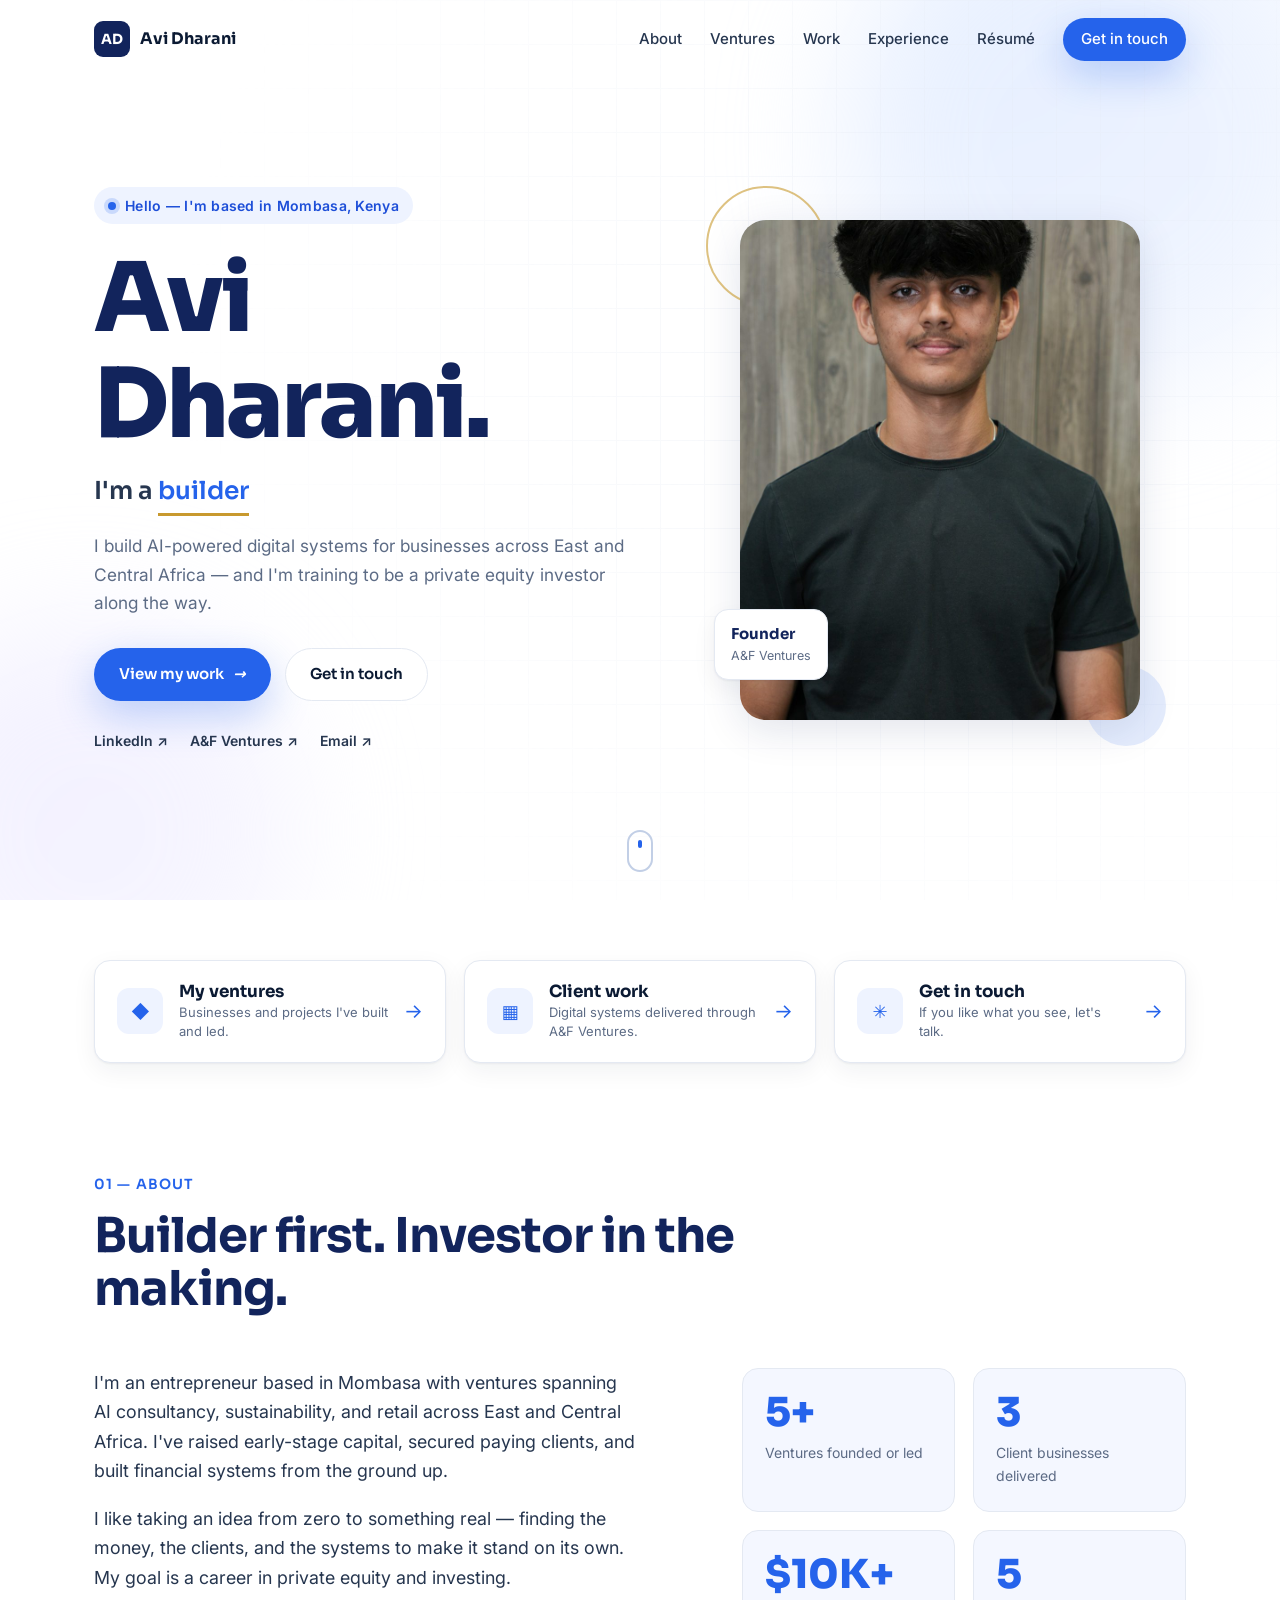
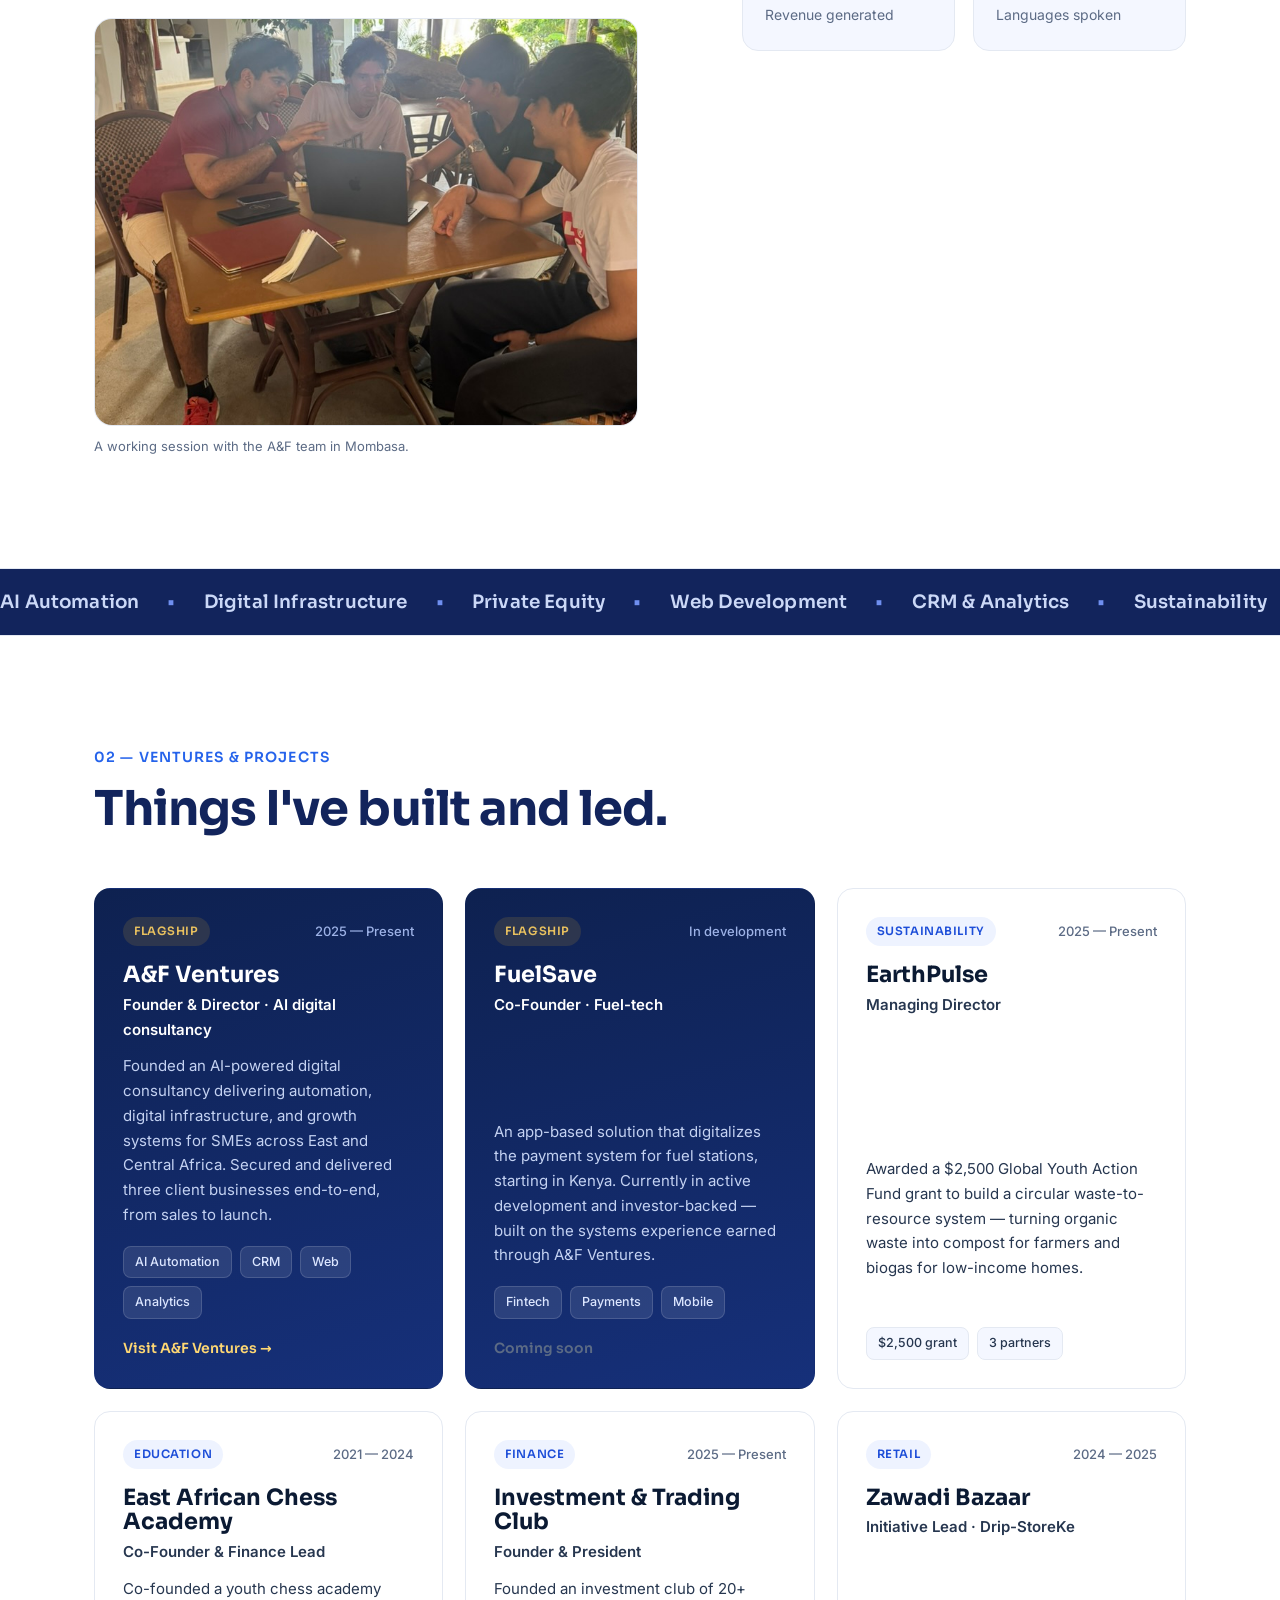
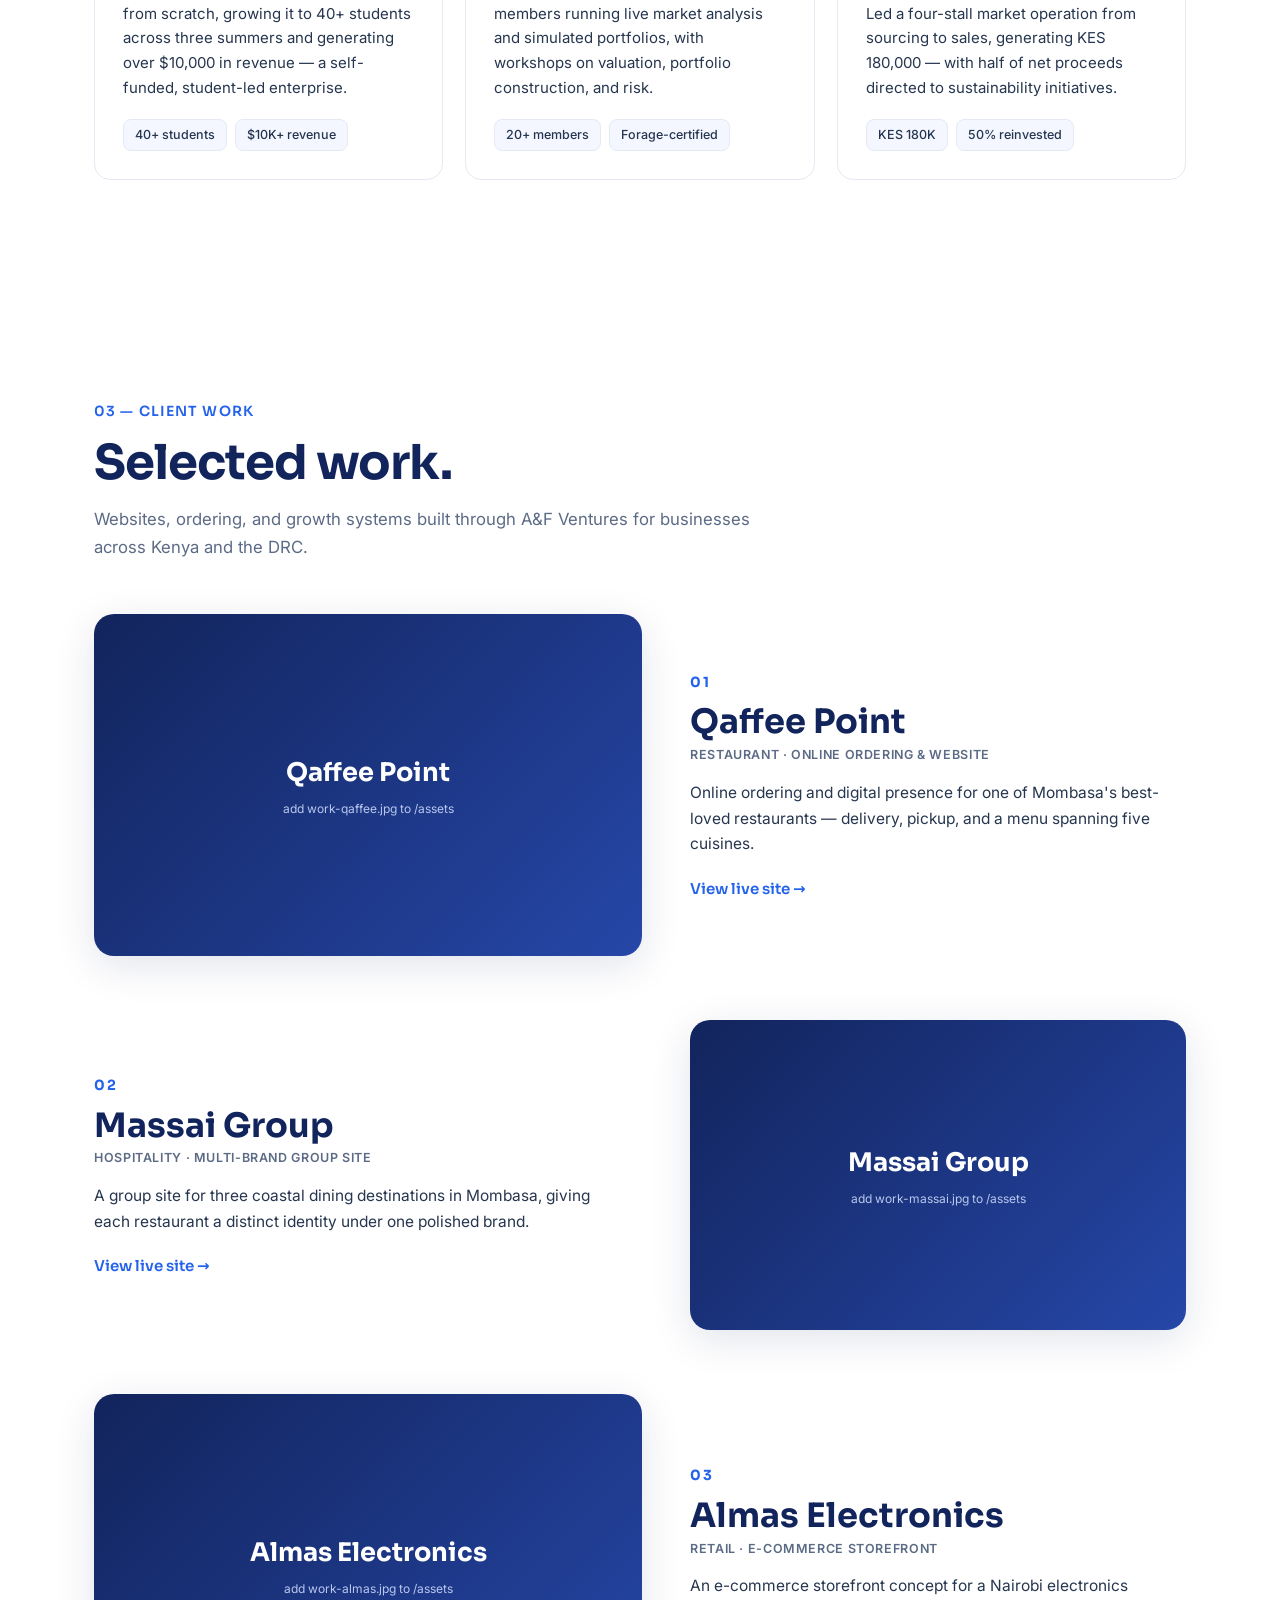
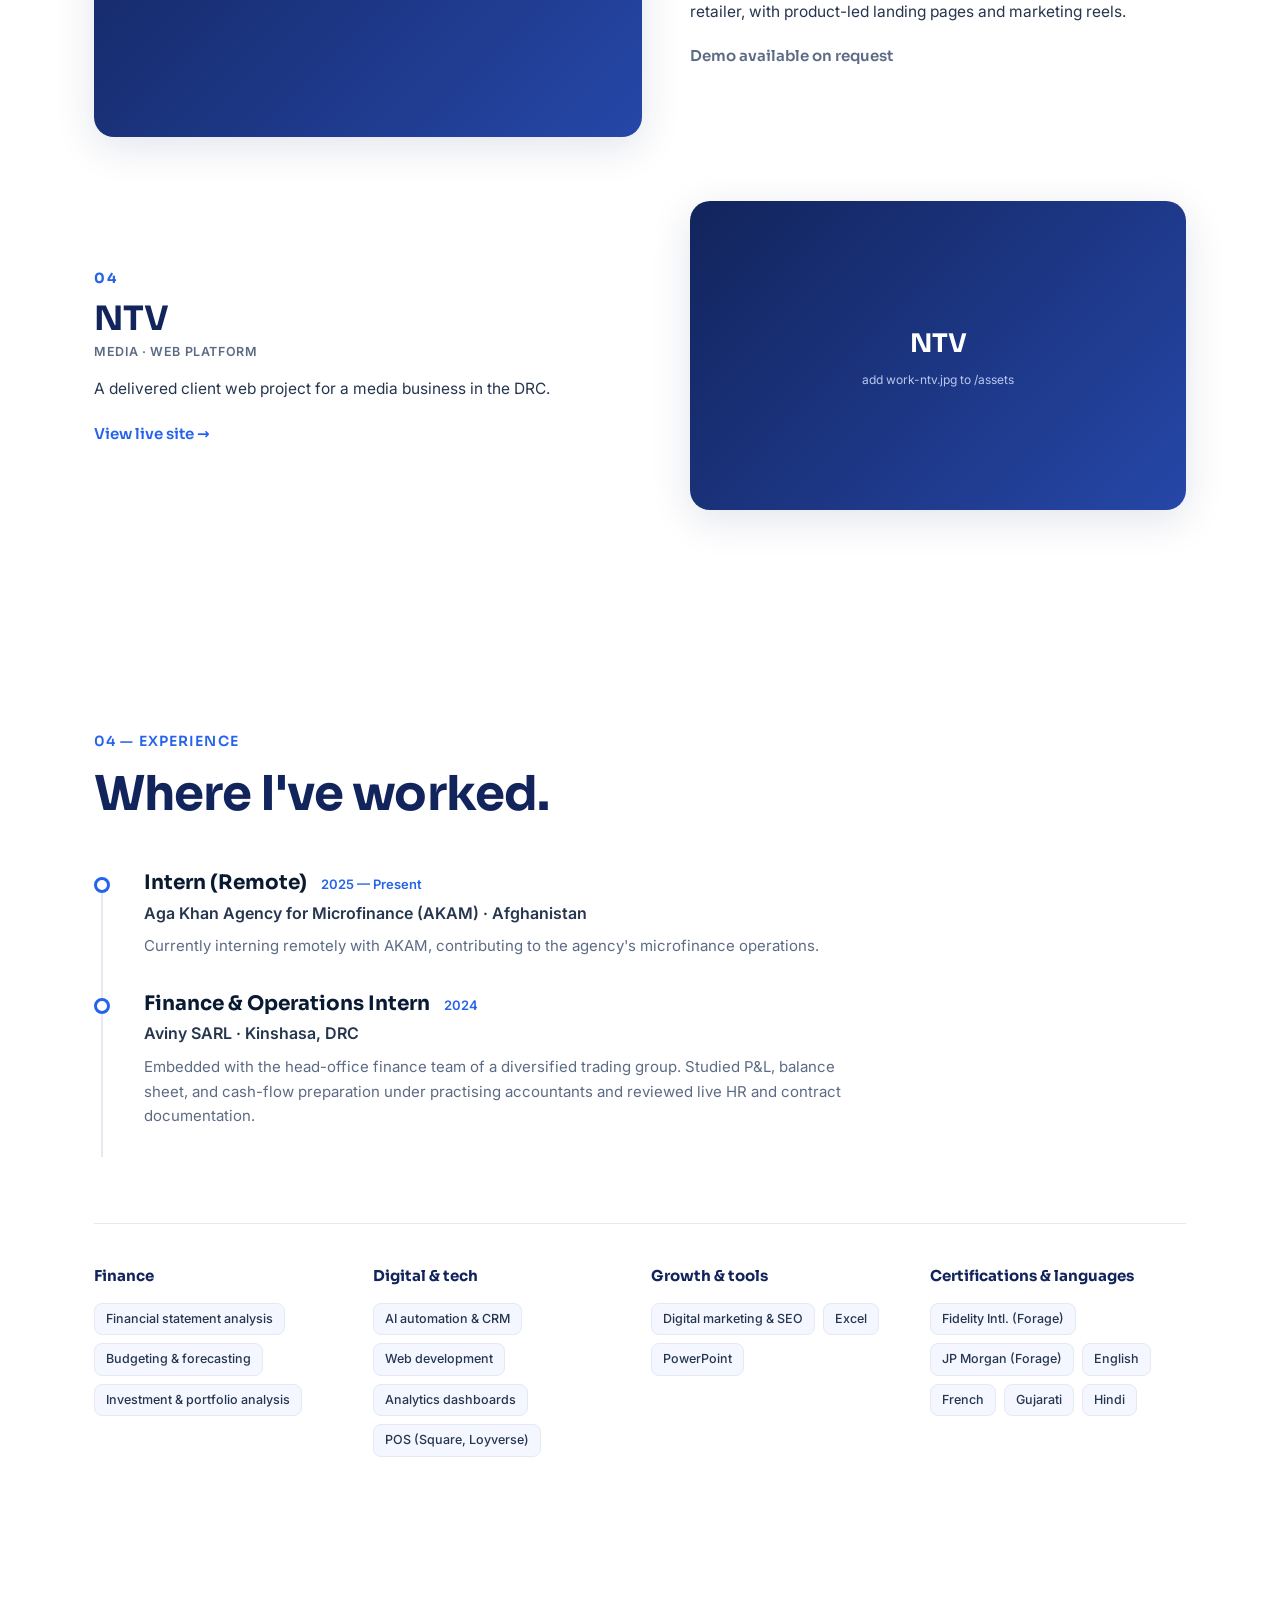
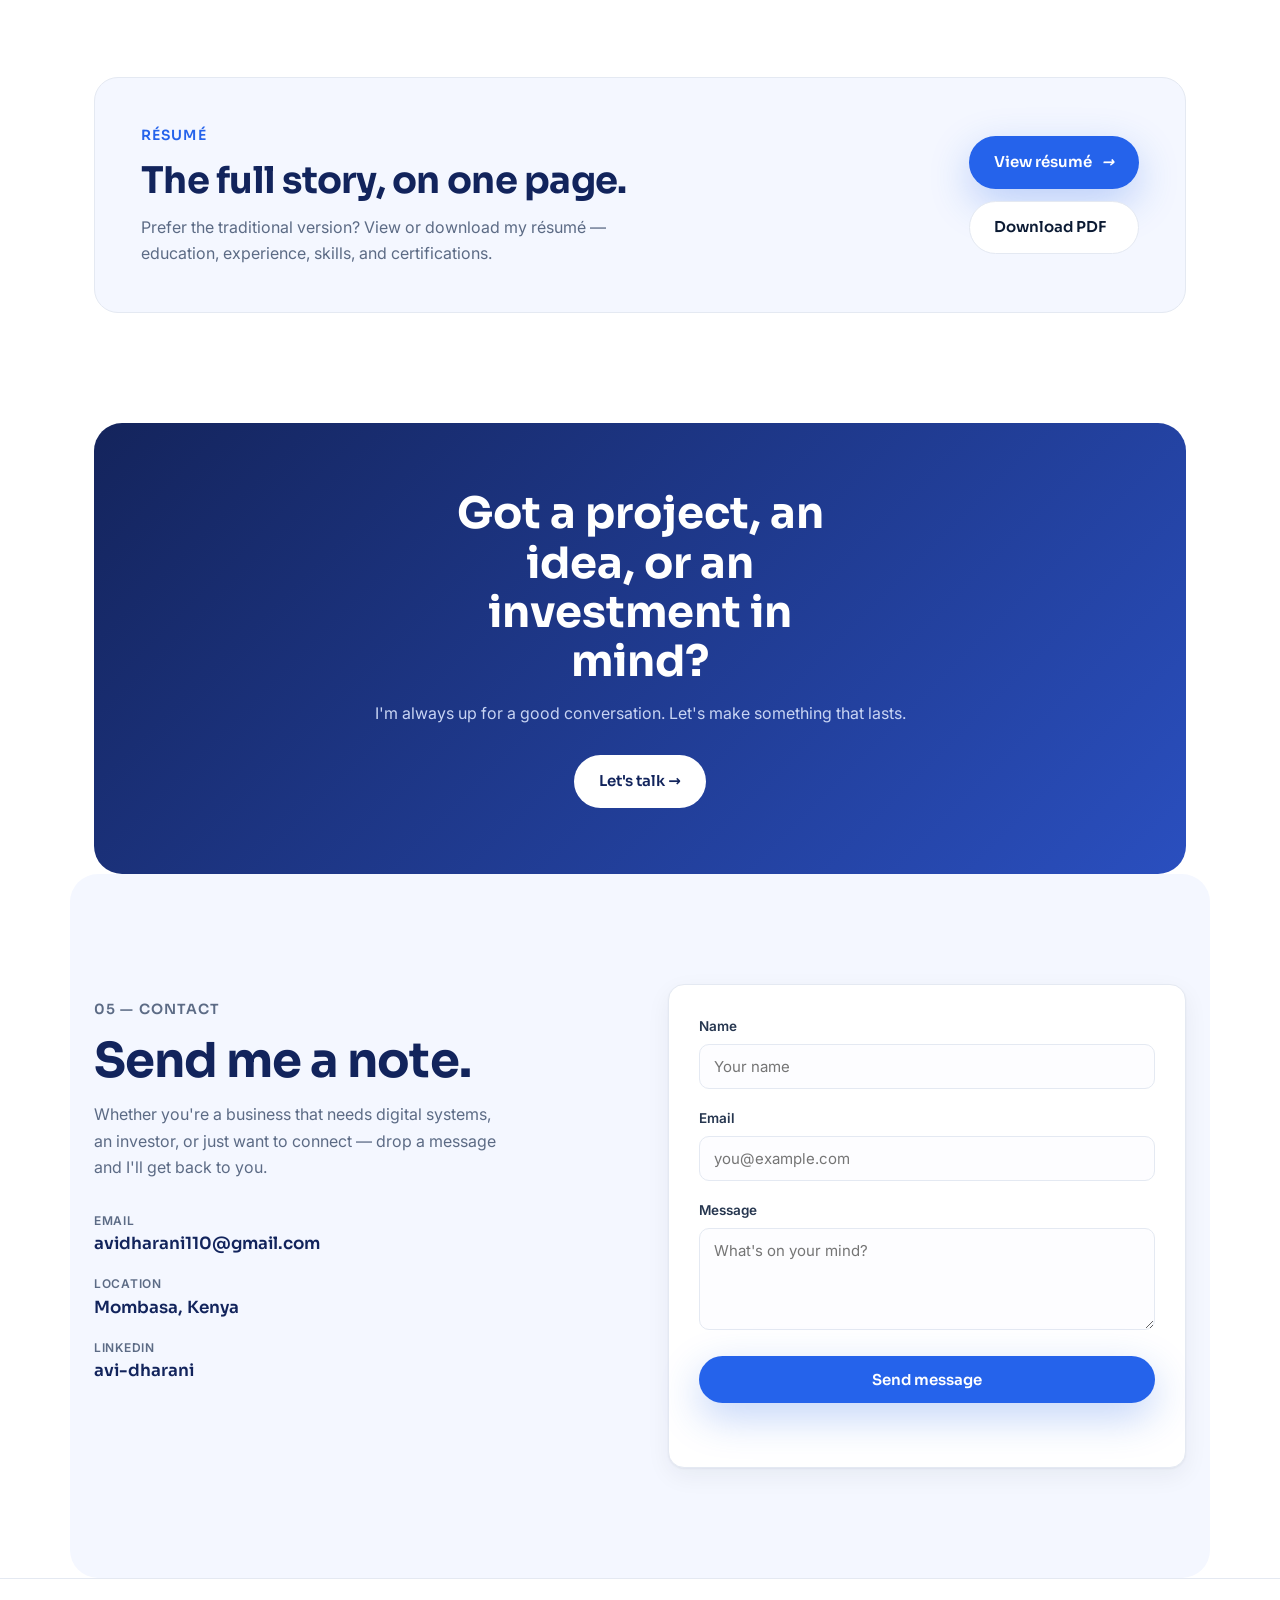
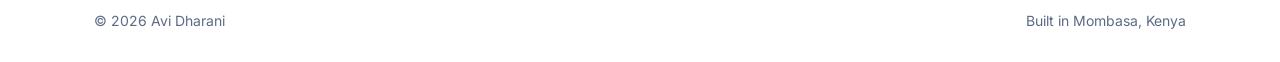
==== portfolio-site/index.html @ 3722c1a4 "Add files via upload" ====
<!DOCTYPE html>
<html lang="en">
<head>
<meta charset="UTF-8" />
<meta name="viewport" content="width=device-width, initial-scale=1.0" />
<title>Avi Dharani — Founder & Investor</title>
<meta name="description" content="Entrepreneur and aspiring private equity professional building AI-powered digital infrastructure across East and Central Africa. Founder of A&F Ventures." />
<meta property="og:title" content="Avi Dharani — Founder & Investor" />
<meta property="og:description" content="Founder of A&F Ventures. Building AI-powered digital systems for businesses across East and Central Africa." />
<meta property="og:type" content="website" />
<meta name="theme-color" content="#2563eb" />
<link rel="preconnect" href="https://fonts.googleapis.com" />
<link rel="preconnect" href="https://fonts.gstatic.com" crossorigin />
<link href="https://fonts.googleapis.com/css2?family=Sora:wght@400;500;600;700;800&family=Inter:wght@400;500;600&display=swap" rel="stylesheet" />
<link rel="stylesheet" href="css/styles.css" />
</head>
<body>

<div class="progress" id="progress"></div>

<header class="nav" id="nav">
  <div class="nav-inner">
    <a href="#top" class="brand" id="brand">
      <img class="brand-logo" id="brandLogo" src="assets/logo.png" alt="Avi Dharani" />
      <span class="brand-mark">AD</span>
      <span class="brand-name">Avi Dharani</span>
    </a>
    <nav class="nav-links" id="navLinks">
      <a href="#about">About</a>
      <a href="#ventures">Ventures</a>
      <a href="#work">Work</a>
      <a href="#experience">Experience</a>
      <a href="#resume">Résumé</a>
      <a href="#contact" class="nav-cta">Get in touch</a>
    </nav>
    <button class="nav-toggle" id="navToggle" aria-label="Toggle menu"><span></span><span></span><span></span></button>
  </div>
</header>

<main id="top">

  <section class="hero" id="hero">
    <div class="hero-bg" aria-hidden="true">
      <span class="blob blob-a"></span>
      <span class="blob blob-b"></span>
      <span class="grid-fade"></span>
    </div>
    <div class="hero-inner">
      <div class="hero-copy">
        <p class="eyebrow reveal"><span class="dot"></span> Hello — I'm based in Mombasa, Kenya</p>
        <h1 class="hero-title">
          <span class="line"><span>Avi</span></span>
          <span class="line"><span>Dharani.</span></span>
        </h1>
        <p class="hero-role reveal">I'm a <span class="rotator" id="rotator">founder</span></p>
        <p class="hero-tagline reveal">I build AI-powered digital systems for businesses across East and Central Africa — and I'm training to be a private equity investor along the way.</p>
        <div class="hero-actions reveal">
          <a href="#ventures" class="btn btn-primary">View my work <i class="arr">&rarr;</i></a>
          <a href="#contact" class="btn btn-ghost">Get in touch</a>
        </div>
        <ul class="hero-social reveal">
          <li><a href="https://www.linkedin.com/in/avi-dharani-b0a837292/" target="_blank" rel="noopener">LinkedIn &nearr;</a></li>
          <li><a href="https://digital-growth-partner-azure.vercel.app/" target="_blank" rel="noopener">A&amp;F Ventures &nearr;</a></li>
          <li><a href="mailto:avidharani110@gmail.com">Email &nearr;</a></li>
        </ul>
      </div>
      <div class="hero-photo">
        <div class="photo-frame">
          <span class="ring ring-1"></span>
          <span class="ring ring-2"></span>
          <img class="asset headshot" src="assets/headshot.jpg" alt="Avi Dharani" />
          <div class="photo-placeholder">
            <span class="ph-mono">AD</span>
            <span class="ph-hint">Drop <code>headshot.jpg</code> into <code>/assets</code></span>
          </div>
          <div class="photo-badge">
            <span class="pb-label">Founder</span>
            <span class="pb-sub">A&amp;F Ventures</span>
          </div>
        </div>
      </div>
    </div>
    <a href="#about" class="scroll-cue" aria-label="Scroll down"><span></span></a>
  </section>

  <section class="quicktiles" aria-label="Quick links">
    <a class="qtile reveal" href="#ventures">
      <span class="qt-ico">◆</span>
      <div><h3>My ventures</h3><p>Businesses and projects I've built and led.</p></div>
      <span class="qt-arr">&rarr;</span>
    </a>
    <a class="qtile reveal" href="#work">
      <span class="qt-ico">▦</span>
      <div><h3>Client work</h3><p>Digital systems delivered through A&amp;F Ventures.</p></div>
      <span class="qt-arr">&rarr;</span>
    </a>
    <a class="qtile reveal" href="#contact">
      <span class="qt-ico">✳</span>
      <div><h3>Get in touch</h3><p>If you like what you see, let's talk.</p></div>
      <span class="qt-arr">&rarr;</span>
    </a>
  </section>

  <section class="section about" id="about">
    <div class="section-head">
      <p class="section-kicker reveal">01 — About</p>
      <h2 class="section-title reveal">Builder first. Investor in the making.</h2>
    </div>
    <div class="about-grid">
      <div class="about-lead reveal">
        <p>I'm an entrepreneur based in Mombasa with ventures spanning AI consultancy, sustainability, and retail across East and Central Africa. I've raised early-stage capital, secured paying clients, and built financial systems from the ground up.</p>
        <p>I like taking an idea from zero to something real — finding the money, the clients, and the systems to make it stand on its own. My goal is a career in private equity and investing.</p>
        <figure class="about-figure">
          <div class="about-media">
            <img class="asset" src="assets/about.jpg" alt="Avi with the A&F team" />
            <div class="about-ph"><span>Add about.jpg</span><small>a candid / team photo</small></div>
          </div>
          <figcaption>A working session with the A&amp;F team in Mombasa.</figcaption>
        </figure>
      </div>
      <ul class="stats">
        <li class="stat reveal"><span class="stat-num" data-count="5" data-suffix="+">0</span><span class="stat-label">Ventures founded or led</span></li>
        <li class="stat reveal"><span class="stat-num" data-count="3">0</span><span class="stat-label">Client businesses delivered</span></li>
        <li class="stat reveal"><span class="stat-num" data-prefix="$" data-count="10" data-suffix="K+">0</span><span class="stat-label">Revenue generated</span></li>
        <li class="stat reveal"><span class="stat-num" data-count="5">0</span><span class="stat-label">Languages spoken</span></li>
      </ul>
    </div>
  </section>

  <div class="marquee" aria-hidden="true">
    <div class="marquee-track">
      <span>AI Automation</span><span>&bull;</span><span>Digital Infrastructure</span><span>&bull;</span><span>Private Equity</span><span>&bull;</span><span>Web Development</span><span>&bull;</span><span>CRM &amp; Analytics</span><span>&bull;</span><span>Sustainability</span><span>&bull;</span>
      <span>AI Automation</span><span>&bull;</span><span>Digital Infrastructure</span><span>&bull;</span><span>Private Equity</span><span>&bull;</span><span>Web Development</span><span>&bull;</span><span>CRM &amp; Analytics</span><span>&bull;</span><span>Sustainability</span><span>&bull;</span>
    </div>
  </div>

  <section class="section ventures" id="ventures">
    <div class="section-head">
      <p class="section-kicker reveal">02 — Ventures &amp; Projects</p>
      <h2 class="section-title reveal">Things I've built and led.</h2>
    </div>
    <div class="ventures-grid">

      <article class="vcard flagship reveal">
        <div class="vcard-top">
          <span class="tag tag-gold">Flagship</span>
          <span class="vcard-year">2025 — Present</span>
        </div>
        <h3>A&amp;F Ventures</h3>
        <p class="vcard-role">Founder &amp; Director · AI digital consultancy</p>
        <p>Founded an AI-powered digital consultancy delivering automation, digital infrastructure, and growth systems for SMEs across East and Central Africa. Secured and delivered three client businesses end-to-end, from sales to launch.</p>
        <ul class="chips"><li>AI Automation</li><li>CRM</li><li>Web</li><li>Analytics</li></ul>
        <a class="vlink" href="https://digital-growth-partner-azure.vercel.app/" target="_blank" rel="noopener">Visit A&amp;F Ventures &rarr;</a>
      </article>

      <article class="vcard flagship reveal">
        <div class="vcard-top">
          <span class="tag tag-gold">Flagship</span>
          <span class="vcard-year">In development</span>
        </div>
        <h3>FuelSave</h3>
        <p class="vcard-role">Co-Founder · Fuel-tech</p>
        <p>An app-based solution that digitalizes the payment system for fuel stations, starting in Kenya. Currently in active development and investor-backed — built on the systems experience earned through A&amp;F Ventures.</p>
        <ul class="chips"><li>Fintech</li><li>Payments</li><li>Mobile</li></ul>
        <span class="vlink vlink-muted">Coming soon</span>
      </article>

      <article class="vcard reveal">
        <div class="vcard-top">
          <span class="tag">Sustainability</span>
          <span class="vcard-year">2025 — Present</span>
        </div>
        <h3>EarthPulse</h3>
        <p class="vcard-role">Managing Director</p>
        <p>Awarded a $2,500 Global Youth Action Fund grant to build a circular waste-to-resource system — turning organic waste into compost for farmers and biogas for low-income homes.</p>
        <ul class="chips"><li>$2,500 grant</li><li>3 partners</li></ul>
      </article>

      <article class="vcard reveal">
        <div class="vcard-top">
          <span class="tag">Education</span>
          <span class="vcard-year">2021 — 2024</span>
        </div>
        <h3>East African Chess Academy</h3>
        <p class="vcard-role">Co-Founder &amp; Finance Lead</p>
        <p>Co-founded a youth chess academy from scratch, growing it to 40+ students across three summers and generating over $10,000 in revenue — a self-funded, student-led enterprise.</p>
        <ul class="chips"><li>40+ students</li><li>$10K+ revenue</li></ul>
      </article>

      <article class="vcard reveal">
        <div class="vcard-top">
          <span class="tag">Finance</span>
          <span class="vcard-year">2025 — Present</span>
        </div>
        <h3>Investment &amp; Trading Club</h3>
        <p class="vcard-role">Founder &amp; President</p>
        <p>Founded an investment club of 20+ members running live market analysis and simulated portfolios, with workshops on valuation, portfolio construction, and risk.</p>
        <ul class="chips"><li>20+ members</li><li>Forage-certified</li></ul>
      </article>

      <article class="vcard reveal">
        <div class="vcard-top">
          <span class="tag">Retail</span>
          <span class="vcard-year">2024 — 2025</span>
        </div>
        <h3>Zawadi Bazaar</h3>
        <p class="vcard-role">Initiative Lead · Drip-StoreKe</p>
        <p>Led a four-stall market operation from sourcing to sales, generating KES 180,000 — with half of net proceeds directed to sustainability initiatives.</p>
        <ul class="chips"><li>KES 180K</li><li>50% reinvested</li></ul>
      </article>

    </div>
  </section>

  <section class="section work" id="work">
    <div class="section-head">
      <p class="section-kicker reveal">03 — Client Work</p>
      <h2 class="section-title reveal">Selected work.</h2>
      <p class="section-sub reveal">Websites, ordering, and growth systems built through A&amp;F Ventures for businesses across Kenya and the DRC.</p>
    </div>
    <div class="worklist">

      <article class="workrow reveal" data-video="assets/qaffee.mp4">
        <div class="wmedia">
          <img class="asset" src="assets/work-qaffee.jpg" alt="Qaffee Point" />
          <div class="wmedia-ph"><span>Qaffee Point</span><small>add work-qaffee.jpg to /assets</small></div>
          <button class="play" aria-label="Play demo"><i>&#9658;</i></button>
        </div>
        <div class="wtext">
          <span class="wnum">01</span>
          <h3>Qaffee Point</h3>
          <p class="wcat">Restaurant · Online ordering &amp; website</p>
          <p>Online ordering and digital presence for one of Mombasa's best-loved restaurants — delivery, pickup, and a menu spanning five cuisines.</p>
          <a class="wlink" href="https://qaffeepoint.co.ke/" target="_blank" rel="noopener">View live site &rarr;</a>
        </div>
      </article>

      <article class="workrow reveal" data-video="assets/massai.mp4">
        <div class="wmedia">
          <img class="asset" src="assets/work-massai.jpg" alt="Massai Group" />
          <div class="wmedia-ph"><span>Massai Group</span><small>add work-massai.jpg to /assets</small></div>
          <button class="play" aria-label="Play demo"><i>&#9658;</i></button>
        </div>
        <div class="wtext">
          <span class="wnum">02</span>
          <h3>Massai Group</h3>
          <p class="wcat">Hospitality · Multi-brand group site</p>
          <p>A group site for three coastal dining destinations in Mombasa, giving each restaurant a distinct identity under one polished brand.</p>
          <a class="wlink" href="https://massai-group.vercel.app/" target="_blank" rel="noopener">View live site &rarr;</a>
        </div>
      </article>

      <article class="workrow reveal" data-video="assets/almas.mp4">
        <div class="wmedia">
          <img class="asset" src="assets/work-almas.jpg" alt="Almas Electronics" />
          <div class="wmedia-ph"><span>Almas Electronics</span><small>add work-almas.jpg to /assets</small></div>
          <button class="play" aria-label="Play demo"><i>&#9658;</i></button>
        </div>
        <div class="wtext">
          <span class="wnum">03</span>
          <h3>Almas Electronics</h3>
          <p class="wcat">Retail · E-commerce storefront</p>
          <p>An e-commerce storefront concept for a Nairobi electronics retailer, with product-led landing pages and marketing reels.</p>
          <span class="wlink wlink-muted">Demo available on request</span>
        </div>
      </article>

      <article class="workrow reveal">
        <div class="wmedia">
          <img class="asset" src="assets/work-ntv.jpg" alt="NTV" />
          <div class="wmedia-ph"><span>NTV</span><small>add work-ntv.jpg to /assets</small></div>
        </div>
        <div class="wtext">
          <span class="wnum">04</span>
          <h3>NTV</h3>
          <p class="wcat">Media · Web platform</p>
          <p>A delivered client web project for a media business in the DRC.</p>
          <a class="wlink" href="https://ntvonline.replit.app/" target="_blank" rel="noopener">View live site &rarr;</a>
        </div>
      </article>

    </div>
  </section>

  <section class="section experience" id="experience">
    <div class="section-head">
      <p class="section-kicker reveal">04 — Experience</p>
      <h2 class="section-title reveal">Where I've worked.</h2>
    </div>
    <ol class="timeline">
      <li class="tline reveal">
        <span class="tline-dot"></span>
        <div class="tline-head"><h3>Intern (Remote)</h3><span class="tline-year">2025 — Present</span></div>
        <p class="tline-org">Aga Khan Agency for Microfinance (AKAM) · Afghanistan</p>
        <p>Currently interning remotely with AKAM, contributing to the agency's microfinance operations.</p>
      </li>
      <li class="tline reveal">
        <span class="tline-dot"></span>
        <div class="tline-head"><h3>Finance &amp; Operations Intern</h3><span class="tline-year">2024</span></div>
        <p class="tline-org">Aviny SARL · Kinshasa, DRC</p>
        <p>Embedded with the head-office finance team of a diversified trading group. Studied P&amp;L, balance sheet, and cash-flow preparation under practising accountants and reviewed live HR and contract documentation.</p>
      </li>
    </ol>

    <div class="skills-wrap">
      <div class="skillcol reveal">
        <h4>Finance</h4>
        <ul class="chips"><li>Financial statement analysis</li><li>Budgeting &amp; forecasting</li><li>Investment &amp; portfolio analysis</li></ul>
      </div>
      <div class="skillcol reveal">
        <h4>Digital &amp; tech</h4>
        <ul class="chips"><li>AI automation &amp; CRM</li><li>Web development</li><li>Analytics dashboards</li><li>POS (Square, Loyverse)</li></ul>
      </div>
      <div class="skillcol reveal">
        <h4>Growth &amp; tools</h4>
        <ul class="chips"><li>Digital marketing &amp; SEO</li><li>Excel</li><li>PowerPoint</li></ul>
      </div>
      <div class="skillcol reveal">
        <h4>Certifications &amp; languages</h4>
        <ul class="chips"><li>Fidelity Intl. (Forage)</li><li>JP Morgan (Forage)</li><li>English</li><li>French</li><li>Gujarati</li><li>Hindi</li></ul>
      </div>
    </div>
  </section>

  <section class="section resume" id="resume">
    <div class="resume-card reveal">
      <div class="resume-copy">
        <p class="section-kicker">Résumé</p>
        <h2 class="section-title">The full story, on one page.</h2>
        <p>Prefer the traditional version? View or download my résumé — education, experience, skills, and certifications.</p>
      </div>
      <div class="resume-actions">
        <a class="btn btn-primary" href="assets/resume.pdf" target="_blank" rel="noopener">View résumé <i class="arr">&rarr;</i></a>
        <a class="btn btn-ghost" href="assets/resume.pdf" download="Avi_Dharani_Resume.pdf">Download PDF</a>
      </div>
    </div>
  </section>

  <section class="cta-banner reveal">
    <div class="cta-inner">
      <h2>Got a project, an idea, or an investment in mind?</h2>
      <p>I'm always up for a good conversation. Let's make something that lasts.</p>
      <a href="#contact" class="btn btn-light">Let's talk &rarr;</a>
    </div>
  </section>

  <section class="section contact" id="contact">
    <div class="contact-inner">
      <div class="contact-copy reveal">
        <p class="section-kicker">05 — Contact</p>
        <h2 class="section-title">Send me a note.</h2>
        <p>Whether you're a business that needs digital systems, an investor, or just want to connect — drop a message and I'll get back to you.</p>
        <ul class="contact-links">
          <li><span>Email</span><a href="mailto:avidharani110@gmail.com">avidharani110@gmail.com</a></li>
          <li><span>Location</span><a>Mombasa, Kenya</a></li>
          <li><span>LinkedIn</span><a href="https://www.linkedin.com/in/avi-dharani-b0a837292/" target="_blank" rel="noopener">avi-dharani</a></li>
        </ul>
      </div>
      <form class="contact-form reveal" id="contactForm" novalidate>
        <div class="field">
          <label for="name">Name</label>
          <input type="text" id="name" name="name" placeholder="Your name" required />
        </div>
        <div class="field">
          <label for="email">Email</label>
          <input type="email" id="email" name="email" placeholder="you@example.com" required />
        </div>
        <div class="field">
          <label for="message">Message</label>
          <textarea id="message" name="message" rows="4" placeholder="What's on your mind?" required></textarea>
        </div>
        <button type="submit" class="btn btn-primary btn-block" id="submitBtn">Send message</button>
        <p class="form-note" id="formNote" role="status"></p>
      </form>
    </div>
  </section>

</main>

<footer class="footer">
  <div class="footer-inner">
    <span>&copy; <span id="year"></span> Avi Dharani</span>
    <span class="footer-made">Built in Mombasa, Kenya</span>
  </div>
</footer>

<div class="vmodal" id="vmodal">
  <button class="vmodal-close" id="vmodalClose" aria-label="Close">&times;</button>
  <video id="vmodalVideo" controls playsinline></video>
</div>

<script src="https://cdnjs.cloudflare.com/ajax/libs/gsap/3.12.5/gsap.min.js"></script>
<script src="https://cdnjs.cloudflare.com/ajax/libs/gsap/3.12.5/ScrollTrigger.min.js"></script>
<script src="https://cdnjs.cloudflare.com/ajax/libs/lenis/1.1.13/lenis.min.js"></script>
<script src="js/main.js"></script>
</body>
</html>
---- portfolio-site/css/styles.css ----
:root{
  --bg:#ffffff;
  --bg-soft:#f4f7ff;
  --bg-tint:#eef3ff;
  --ink:#0b1a33;
  --ink-soft:#26364f;
  --muted:#5c6b85;
  --line:#e4e9f2;
  --blue:#2563eb;
  --blue-dark:#1d4ed8;
  --blue-deep:#12245c;
  --indigo:#4f46e5;
  --gold:#c8992e;
  --gold-soft:#f6edd6;
  --radius:16px;
  --radius-sm:10px;
  --shadow-sm:0 1px 2px rgba(11,26,51,.05), 0 8px 24px rgba(11,26,51,.06);
  --shadow-md:0 10px 40px rgba(20,36,92,.12);
  --shadow-blue:0 14px 40px rgba(37,99,235,.28);
  --maxw:1140px;
  --font-head:'Sora',system-ui,sans-serif;
  --font-body:'Inter',system-ui,sans-serif;
}

*{box-sizing:border-box;margin:0;padding:0}
html{scroll-behavior:smooth}
body{
  font-family:var(--font-body);
  color:var(--ink);
  background:var(--bg);
  line-height:1.65;
  -webkit-font-smoothing:antialiased;
  overflow-x:hidden;
}
a{color:inherit;text-decoration:none}
img{max-width:100%;display:block}
h1,h2,h3,h4{font-family:var(--font-head);color:var(--ink);line-height:1.1;font-weight:700}

.progress{position:fixed;top:0;left:0;height:3px;width:0;background:linear-gradient(90deg,var(--blue),var(--indigo));z-index:200;transition:width .1s linear}

/* ---------- NAV ---------- */
.nav{position:fixed;top:0;left:0;width:100%;z-index:100;padding:18px 0;transition:background .35s ease, padding .35s ease, box-shadow .35s ease;}
.nav.scrolled{background:rgba(255,255,255,.86);backdrop-filter:blur(12px);padding:12px 0;box-shadow:0 1px 0 var(--line)}
.nav-inner{max-width:var(--maxw);margin:0 auto;padding:0 24px;display:flex;align-items:center;justify-content:space-between}
.brand{display:flex;align-items:center;gap:10px;font-family:var(--font-head);font-weight:700}
.brand-mark{width:36px;height:36px;border-radius:9px;background:var(--blue-deep);color:#fff;display:grid;place-items:center;font-size:14px;letter-spacing:.5px}
.brand-logo{height:36px;width:auto;max-width:150px;object-fit:contain;display:none}
.brand.has-logo .brand-mark{display:none}
.brand.has-logo .brand-logo{display:block}
.brand-name{font-size:16px}
.nav-links a.active{color:var(--blue)}
.nav-links{display:flex;align-items:center;gap:28px}
.nav-links a{font-size:15px;color:var(--ink-soft);font-weight:500;transition:color .2s}
.nav-links a:hover{color:var(--blue)}
.nav-cta{background:var(--blue);color:#fff!important;padding:9px 18px;border-radius:999px;box-shadow:var(--shadow-blue);transition:transform .2s, background .2s}
.nav-cta:hover{background:var(--blue-dark);transform:translateY(-1px)}
.nav-toggle{display:none;flex-direction:column;gap:5px;background:none;border:0;cursor:pointer;padding:6px}
.nav-toggle span{width:24px;height:2px;background:var(--ink);border-radius:2px;transition:.3s}

/* ---------- HERO ---------- */
.hero{position:relative;min-height:100vh;display:flex;align-items:center;padding:120px 0 80px;overflow:hidden}
.hero-bg{position:absolute;inset:0;z-index:0}
.blob{position:absolute;border-radius:50%;filter:blur(60px);opacity:.5}
.blob-a{width:520px;height:520px;background:radial-gradient(circle at 30% 30%,#cfe0ff,#e9f0ff);top:-120px;right:-80px}
.blob-b{width:420px;height:420px;background:radial-gradient(circle at 30% 30%,#e7e4ff,#f2f0ff);bottom:-140px;left:-120px}
.grid-fade{position:absolute;inset:0;background-image:linear-gradient(var(--line) 1px,transparent 1px),linear-gradient(90deg,var(--line) 1px,transparent 1px);background-size:44px 44px;opacity:.4;-webkit-mask-image:radial-gradient(circle at 70% 40%,#000,transparent 70%);mask-image:radial-gradient(circle at 70% 40%,#000,transparent 70%)}
.hero-inner{position:relative;z-index:2;max-width:var(--maxw);margin:0 auto;padding:0 24px;width:100%;display:grid;grid-template-columns:1.05fr .95fr;gap:56px;align-items:center}

.eyebrow{display:inline-flex;align-items:center;gap:9px;font-weight:600;color:var(--blue-dark);font-size:14px;letter-spacing:.02em;background:var(--bg-tint);padding:7px 14px;border-radius:999px}
.eyebrow .dot{width:8px;height:8px;border-radius:50%;background:var(--blue);box-shadow:0 0 0 4px rgba(37,99,235,.18);animation:pulse 2s infinite}
@keyframes pulse{50%{box-shadow:0 0 0 8px rgba(37,99,235,0)}}
.hero-title{font-size:clamp(3.2rem,8vw,6rem);font-weight:800;letter-spacing:-.03em;margin:22px 0 14px;color:var(--blue-deep)}
.hero-title .line{display:block;overflow:hidden}
.hero-title .line span{display:block}
.hero-role{font-size:clamp(1.15rem,2.4vw,1.55rem);font-weight:600;color:var(--ink-soft);font-family:var(--font-head);margin-bottom:16px}
.rotator{display:inline-block;color:var(--blue);border-bottom:3px solid var(--gold);padding-bottom:1px;transition:opacity .3s ease, transform .3s ease}
.rotator.swap{opacity:0;transform:translateY(8px)}
.hero-tagline{font-size:1.08rem;color:var(--muted);max-width:34rem;margin-bottom:30px}
.hero-actions{display:flex;gap:14px;flex-wrap:wrap;margin-bottom:26px}
.hero-social{list-style:none;display:flex;gap:22px}
.hero-social a{font-size:14px;font-weight:600;color:var(--ink-soft);border-bottom:2px solid transparent;padding-bottom:2px;transition:.2s}
.hero-social a:hover{color:var(--blue);border-color:var(--blue)}

.btn{display:inline-flex;align-items:center;gap:9px;font-family:var(--font-head);font-weight:600;font-size:15px;padding:13px 24px;border-radius:999px;cursor:pointer;border:1.5px solid transparent;transition:transform .2s, box-shadow .2s, background .2s, color .2s}
.btn-primary{background:var(--blue);color:#fff;box-shadow:var(--shadow-blue)}
.btn-primary:hover{background:var(--blue-dark);transform:translateY(-2px)}
.btn-primary .arr{transition:transform .2s}
.btn-primary:hover .arr{transform:translateX(4px)}
.btn-ghost{background:#fff;color:var(--ink);border-color:var(--line)}
.btn-ghost:hover{border-color:var(--blue);color:var(--blue);transform:translateY(-2px)}
.btn-block{width:100%;justify-content:center}

/* hero photo */
.hero-photo{display:flex;justify-content:center;align-items:center}
.photo-frame{position:relative;width:min(400px,80vw);aspect-ratio:4/5;border-radius:26px;background:linear-gradient(160deg,var(--bg-tint),#fff);box-shadow:var(--shadow-md);display:grid;place-items:center;overflow:visible}
.photo-frame .headshot{position:absolute;inset:0;width:100%;height:100%;object-fit:cover;border-radius:26px;z-index:2}
.photo-frame.no-img .headshot{display:none}
.photo-placeholder{position:absolute;inset:0;display:flex;flex-direction:column;align-items:center;justify-content:center;gap:14px;border-radius:26px;border:2px dashed #c7d4ee;background:linear-gradient(160deg,#eef3ff,#fff);z-index:1}
.photo-frame:not(.no-img) .photo-placeholder{opacity:0}
.ph-mono{font-family:var(--font-head);font-weight:800;font-size:3.4rem;color:var(--blue-deep);opacity:.35}
.ph-hint{font-size:12.5px;color:var(--muted);text-align:center;padding:0 24px}
.ph-hint code{background:#dde7fb;color:var(--blue-dark);padding:1px 6px;border-radius:5px;font-size:11.5px}
.ring{position:absolute;border-radius:50%;z-index:0}
.ring-1{width:120px;height:120px;border:2px solid var(--gold);top:-34px;left:-34px;opacity:.6}
.ring-2{width:80px;height:80px;background:var(--blue);bottom:-26px;right:-26px;opacity:.12}
.photo-badge{position:absolute;left:-26px;bottom:40px;background:#fff;border:1px solid var(--line);border-radius:14px;padding:12px 16px;box-shadow:var(--shadow-sm);z-index:3;display:flex;flex-direction:column}
.pb-label{font-family:var(--font-head);font-weight:700;font-size:15px;color:var(--blue-deep)}
.pb-sub{font-size:12.5px;color:var(--muted)}

.scroll-cue{position:absolute;bottom:28px;left:50%;transform:translateX(-50%);width:26px;height:42px;border:2px solid #c2cfe6;border-radius:14px;display:grid;justify-items:center;padding-top:8px;z-index:3}
.scroll-cue span{width:4px;height:8px;border-radius:2px;background:var(--blue);animation:scrolldot 1.6s infinite}
@keyframes scrolldot{0%{transform:translateY(0);opacity:1}70%{transform:translateY(12px);opacity:0}100%{opacity:0}}

/* ---------- SECTIONS ---------- */
.section{max-width:var(--maxw);margin:0 auto;padding:110px 24px}
.section-head{max-width:44rem;margin-bottom:52px}
.section-kicker{font-family:var(--font-head);font-weight:600;font-size:14px;letter-spacing:.08em;text-transform:uppercase;color:var(--blue);margin-bottom:14px}
.section-title{font-size:clamp(2rem,4.4vw,3rem);letter-spacing:-.02em;color:var(--blue-deep)}
.section-sub{color:var(--muted);margin-top:16px;font-size:1.05rem}

/* about */
.about-grid{display:grid;grid-template-columns:1.2fr .9fr;gap:56px;align-items:start}
.about-lead p{font-size:1.12rem;color:var(--ink-soft);margin-bottom:18px;max-width:34rem}
.about-figure{margin:26px 0 0;max-width:34rem}
.about-media{position:relative;aspect-ratio:4/3;border-radius:18px;overflow:hidden;background:linear-gradient(135deg,#e7eefc,#f4f7ff);border:1px solid var(--line)}
.about-media img{position:absolute;inset:0;width:100%;height:100%;object-fit:cover;z-index:2}
.about-media.no-img img{display:none}
.about-ph{position:absolute;inset:0;z-index:1;display:flex;flex-direction:column;align-items:center;justify-content:center;gap:5px;color:var(--blue-dark)}
.about-ph span{font-family:var(--font-head);font-weight:700}
.about-ph small{font-size:12px;color:var(--muted)}
.about-media:not(.no-img) .about-ph{opacity:0}
.about-figure figcaption{margin-top:10px;font-size:13px;color:var(--muted)}
.stats{list-style:none;display:grid;grid-template-columns:1fr 1fr;gap:18px}
.stat{background:var(--bg-soft);border:1px solid var(--line);border-radius:var(--radius);padding:24px 22px;transition:transform .3s, box-shadow .3s}
.stat:hover{transform:translateY(-4px);box-shadow:var(--shadow-sm)}
.stat-num{display:block;font-family:var(--font-head);font-weight:800;font-size:2.5rem;color:var(--blue);line-height:1}
.stat-label{display:block;margin-top:8px;font-size:14px;color:var(--muted)}

/* marquee */
.marquee{overflow:hidden;border-top:1px solid var(--line);border-bottom:1px solid var(--line);background:var(--blue-deep);padding:18px 0}
.marquee-track{display:flex;gap:28px;white-space:nowrap;width:max-content;animation:marquee 26s linear infinite}
.marquee-track span{font-family:var(--font-head);font-weight:600;font-size:1.15rem;color:#cbd8f7;letter-spacing:.01em}
.marquee-track span:nth-child(even){color:#6f8ff0}
@keyframes marquee{to{transform:translateX(-50%)}}

/* ventures */
.ventures-grid{display:grid;grid-template-columns:repeat(3,1fr);gap:22px}
.vcard{background:#fff;border:1px solid var(--line);border-radius:var(--radius);padding:28px;display:flex;flex-direction:column;transition:transform .3s, box-shadow .3s, border-color .3s;position:relative;overflow:hidden}
.vcard:hover{transform:translateY(-6px);box-shadow:var(--shadow-md);border-color:#cdd9f0}
.vcard.flagship{grid-column:span 1;background:linear-gradient(165deg,#0e2150,#16307a);border-color:transparent}
.vcard.flagship h3,.vcard.flagship .vcard-role{color:#fff}
.vcard.flagship p{color:#c4d2f2}
.vcard.flagship .vcard-year{color:#9db2e6}
.vcard.flagship .chips li{background:rgba(255,255,255,.1);color:#dce6ff;border-color:rgba(255,255,255,.14)}
.vcard.flagship .vlink{color:#ffd873}
.vcard-top{display:flex;justify-content:space-between;align-items:center;margin-bottom:16px}
.vcard-year{font-size:13px;color:var(--muted);font-weight:500}
.tag{font-family:var(--font-head);font-size:11.5px;font-weight:600;text-transform:uppercase;letter-spacing:.05em;padding:5px 11px;border-radius:999px;background:var(--bg-tint);color:var(--blue-dark)}
.tag-gold{background:rgba(200,153,46,.16);color:#e9c15f}
.vcard h3{font-size:1.4rem;margin-bottom:6px}
.vcard-role{font-size:13.5px;font-weight:600;color:var(--blue);margin-bottom:12px}
.vcard p{color:var(--ink-soft);font-size:15px;flex:1}
.chips{list-style:none;display:flex;flex-wrap:wrap;gap:8px;margin-top:18px}
.chips li{font-size:12.5px;font-weight:500;padding:5px 11px;border-radius:8px;background:var(--bg-soft);border:1px solid var(--line);color:var(--ink-soft)}
.vlink{margin-top:18px;font-family:var(--font-head);font-weight:600;font-size:14px;color:var(--blue);transition:gap .2s}
.vlink:hover{color:var(--blue-dark)}
.vlink-muted{color:var(--muted)!important;cursor:default}

/* work — alternating editorial rows */
.worklist{display:flex;flex-direction:column;gap:64px}
.workrow{display:grid;grid-template-columns:1.05fr .95fr;gap:48px;align-items:center}
.workrow:nth-child(even) .wmedia{order:2}
.wmedia{position:relative;aspect-ratio:16/10;border-radius:20px;overflow:hidden;background:linear-gradient(135deg,#12245c,#2647a8);box-shadow:var(--shadow-md)}
.wmedia img{position:absolute;inset:0;width:100%;height:100%;object-fit:cover;z-index:2}
.wmedia.no-img img{display:none}
.wmedia-ph{position:absolute;inset:0;z-index:1;display:flex;flex-direction:column;align-items:center;justify-content:center;gap:6px;color:#fff;text-align:center;padding:0 20px}
.wmedia-ph span{font-family:var(--font-head);font-weight:700;font-size:1.6rem}
.wmedia-ph small{font-size:12px;color:#b9c8ee}
.wmedia:not(.no-img) .wmedia-ph{opacity:0}
.play{position:absolute;z-index:3;left:50%;top:50%;transform:translate(-50%,-50%);width:64px;height:64px;border-radius:50%;border:0;background:rgba(255,255,255,.94);color:var(--blue-deep);cursor:pointer;display:none;place-items:center;font-size:20px;box-shadow:var(--shadow-md);transition:transform .2s}
.workrow.has-video .play{display:grid}
.play:hover{transform:translate(-50%,-50%) scale(1.08)}
.wnum{font-family:var(--font-head);font-weight:700;font-size:14px;color:var(--blue);letter-spacing:.12em}
.wtext h3{font-size:clamp(1.5rem,3vw,2.1rem);margin:10px 0 4px;color:var(--blue-deep)}
.wcat{font-size:12.5px;font-weight:600;color:var(--muted);text-transform:uppercase;letter-spacing:.05em;margin-bottom:14px}
.wtext p:not(.wcat){color:var(--ink-soft);font-size:15.5px;margin-bottom:18px;max-width:32rem}
.wlink{font-family:var(--font-head);font-weight:600;font-size:15px;color:var(--blue);transition:color .2s}
.wlink:hover{color:var(--blue-dark)}
.wlink-muted{color:var(--muted)}

/* quick tiles */
.quicktiles{max-width:var(--maxw);margin:0 auto;padding:60px 24px 0;display:grid;grid-template-columns:repeat(3,1fr);gap:18px}
.qtile{display:flex;align-items:center;gap:16px;background:#fff;border:1px solid var(--line);border-radius:var(--radius);padding:22px;box-shadow:var(--shadow-sm);transition:transform .3s, box-shadow .3s, border-color .3s}
.qtile:hover{transform:translateY(-5px);box-shadow:var(--shadow-md);border-color:#cdd9f0}
.qt-ico{width:46px;height:46px;flex:none;border-radius:12px;background:var(--bg-tint);color:var(--blue);display:grid;place-items:center;font-size:18px}
.qtile h3{font-size:1.05rem;margin-bottom:2px}
.qtile p{font-size:13px;color:var(--muted);line-height:1.4}
.qt-arr{margin-left:auto;color:var(--blue);font-size:20px;transition:transform .2s}
.qtile:hover .qt-arr{transform:translateX(5px)}

/* cta banner */
.cta-banner{max-width:var(--maxw);margin:0 auto;padding:0 24px}
.cta-inner{background:linear-gradient(135deg,#14245c,#2a4fbf);border-radius:28px;padding:66px 48px;text-align:center;color:#fff}
.cta-inner h2{font-size:clamp(1.8rem,4vw,2.7rem);color:#fff;max-width:24rem;margin:0 auto 14px;line-height:1.14}
.cta-inner p{color:#c8d4f3;margin-bottom:28px}
.btn-light{background:#fff;color:var(--blue-deep)}
.btn-light:hover{background:#eef3ff;transform:translateY(-2px)}

/* resume band */
.resume{max-width:var(--maxw);margin:0 auto}
.resume-card{display:flex;align-items:center;justify-content:space-between;gap:36px;background:var(--bg-soft);border:1px solid var(--line);border-radius:24px;padding:46px 46px}
.resume-copy{max-width:32rem}
.resume-copy .section-title{font-size:clamp(1.6rem,3.4vw,2.3rem);margin-top:8px}
.resume-copy p:last-child{color:var(--muted);margin-top:12px}
.resume-actions{display:flex;flex-direction:column;gap:12px;flex:none}

/* experience timeline */
.timeline{list-style:none;position:relative;margin:0 0 60px;padding-left:30px}
.timeline:before{content:"";position:absolute;left:7px;top:6px;bottom:6px;width:2px;background:var(--line)}
.tline{position:relative;padding:0 0 34px 20px}
.tline-dot{position:absolute;left:-30px;top:5px;width:16px;height:16px;border-radius:50%;background:#fff;border:3px solid var(--blue)}
.tline-head{display:flex;align-items:baseline;gap:14px;flex-wrap:wrap}
.tline-head h3{font-size:1.25rem}
.tline-year{font-size:13px;font-weight:600;color:var(--blue)}
.tline-org{font-weight:600;color:var(--ink-soft);margin:4px 0 8px}
.tline p:last-child{color:var(--muted);font-size:15px;max-width:46rem}

.skills-wrap{display:grid;grid-template-columns:repeat(4,1fr);gap:22px;border-top:1px solid var(--line);padding-top:44px}
.skillcol h4{font-size:15px;color:var(--blue-deep);margin-bottom:14px}

/* contact */
.contact{background:var(--bg-soft);border-radius:28px;max-width:calc(var(--maxw) - 0px);}
.contact-inner{display:grid;grid-template-columns:1fr 1fr;gap:56px;align-items:start}
.contact-copy p{color:var(--muted);margin-top:14px;max-width:26rem}
.contact-links{list-style:none;margin-top:30px;display:flex;flex-direction:column;gap:16px}
.contact-links li{display:flex;flex-direction:column}
.contact-links span{font-size:12px;text-transform:uppercase;letter-spacing:.06em;color:var(--muted);font-weight:600}
.contact-links a{font-family:var(--font-head);font-weight:600;color:var(--blue-deep);font-size:1.05rem}
.contact-links a[href^="mailto"]:hover{color:var(--blue)}
.contact-form{background:#fff;border:1px solid var(--line);border-radius:var(--radius);padding:30px;box-shadow:var(--shadow-sm)}
.field{margin-bottom:18px}
.field label{display:block;font-size:13.5px;font-weight:600;color:var(--ink-soft);margin-bottom:7px}
.field input,.field textarea{width:100%;font-family:var(--font-body);font-size:15px;color:var(--ink);padding:12px 14px;border:1.5px solid var(--line);border-radius:var(--radius-sm);background:#fdfdff;transition:border-color .2s, box-shadow .2s}
.field input:focus,.field textarea:focus{outline:0;border-color:var(--blue);box-shadow:0 0 0 4px rgba(37,99,235,.12)}
.field textarea{resize:vertical}
.form-note{margin-top:14px;font-size:14px;font-weight:500;min-height:20px}
.form-note.ok{color:#0f9d58}
.form-note.err{color:#e0483b}

/* footer */
.footer{border-top:1px solid var(--line);padding:30px 0}
.footer-inner{max-width:var(--maxw);margin:0 auto;padding:0 24px;display:flex;justify-content:space-between;color:var(--muted);font-size:14px}

/* reveal animation base */
.reveal{opacity:0;transform:translateY(26px)}

/* video modal */
.vmodal{position:fixed;inset:0;z-index:300;background:rgba(6,14,32,.86);display:none;align-items:center;justify-content:center;padding:24px}
.vmodal.open{display:flex}
.vmodal video{width:min(900px,92vw);border-radius:14px;box-shadow:0 20px 60px rgba(0,0,0,.5)}
.vmodal-close{position:absolute;top:22px;right:26px;background:#fff;border:0;width:44px;height:44px;border-radius:50%;font-size:20px;cursor:pointer}

/* ---------- RESPONSIVE ---------- */
@media(max-width:900px){
  .hero-inner{grid-template-columns:1fr;gap:40px}
  .hero-photo{order:-1}
  .photo-frame{width:min(300px,70vw)}
  .about-grid,.contact-inner{grid-template-columns:1fr;gap:34px}
  .ventures-grid{grid-template-columns:1fr 1fr}
  .quicktiles{grid-template-columns:1fr;gap:14px;padding-top:48px}
  .worklist{gap:44px}
  .workrow{grid-template-columns:1fr;gap:20px}
  .workrow:nth-child(even) .wmedia{order:0}
  .cta-inner{padding:48px 26px}
  .resume-card{flex-direction:column;align-items:flex-start;gap:24px;padding:34px 26px}
  .resume-actions{width:100%;flex-direction:row}
  .skills-wrap{grid-template-columns:1fr 1fr}
  .nav-links{position:fixed;inset:0 0 0 auto;width:76%;max-width:320px;background:#fff;flex-direction:column;justify-content:center;gap:26px;transform:translateX(100%);transition:transform .35s ease;box-shadow:-10px 0 40px rgba(11,26,51,.12)}
  .nav-links.open{transform:translateX(0)}
  .nav-toggle{display:flex;z-index:110}
}
@media(max-width:560px){
  .ventures-grid,.skills-wrap{grid-template-columns:1fr}
  .stats{grid-template-columns:1fr 1fr}
  .section{padding:80px 20px}
  .hero{padding:110px 0 70px}
  .footer-inner{flex-direction:column;gap:8px}
}

@media(prefers-reduced-motion:reduce){
  *{animation:none!important;transition:none!important}
  .reveal{opacity:1;transform:none}
}
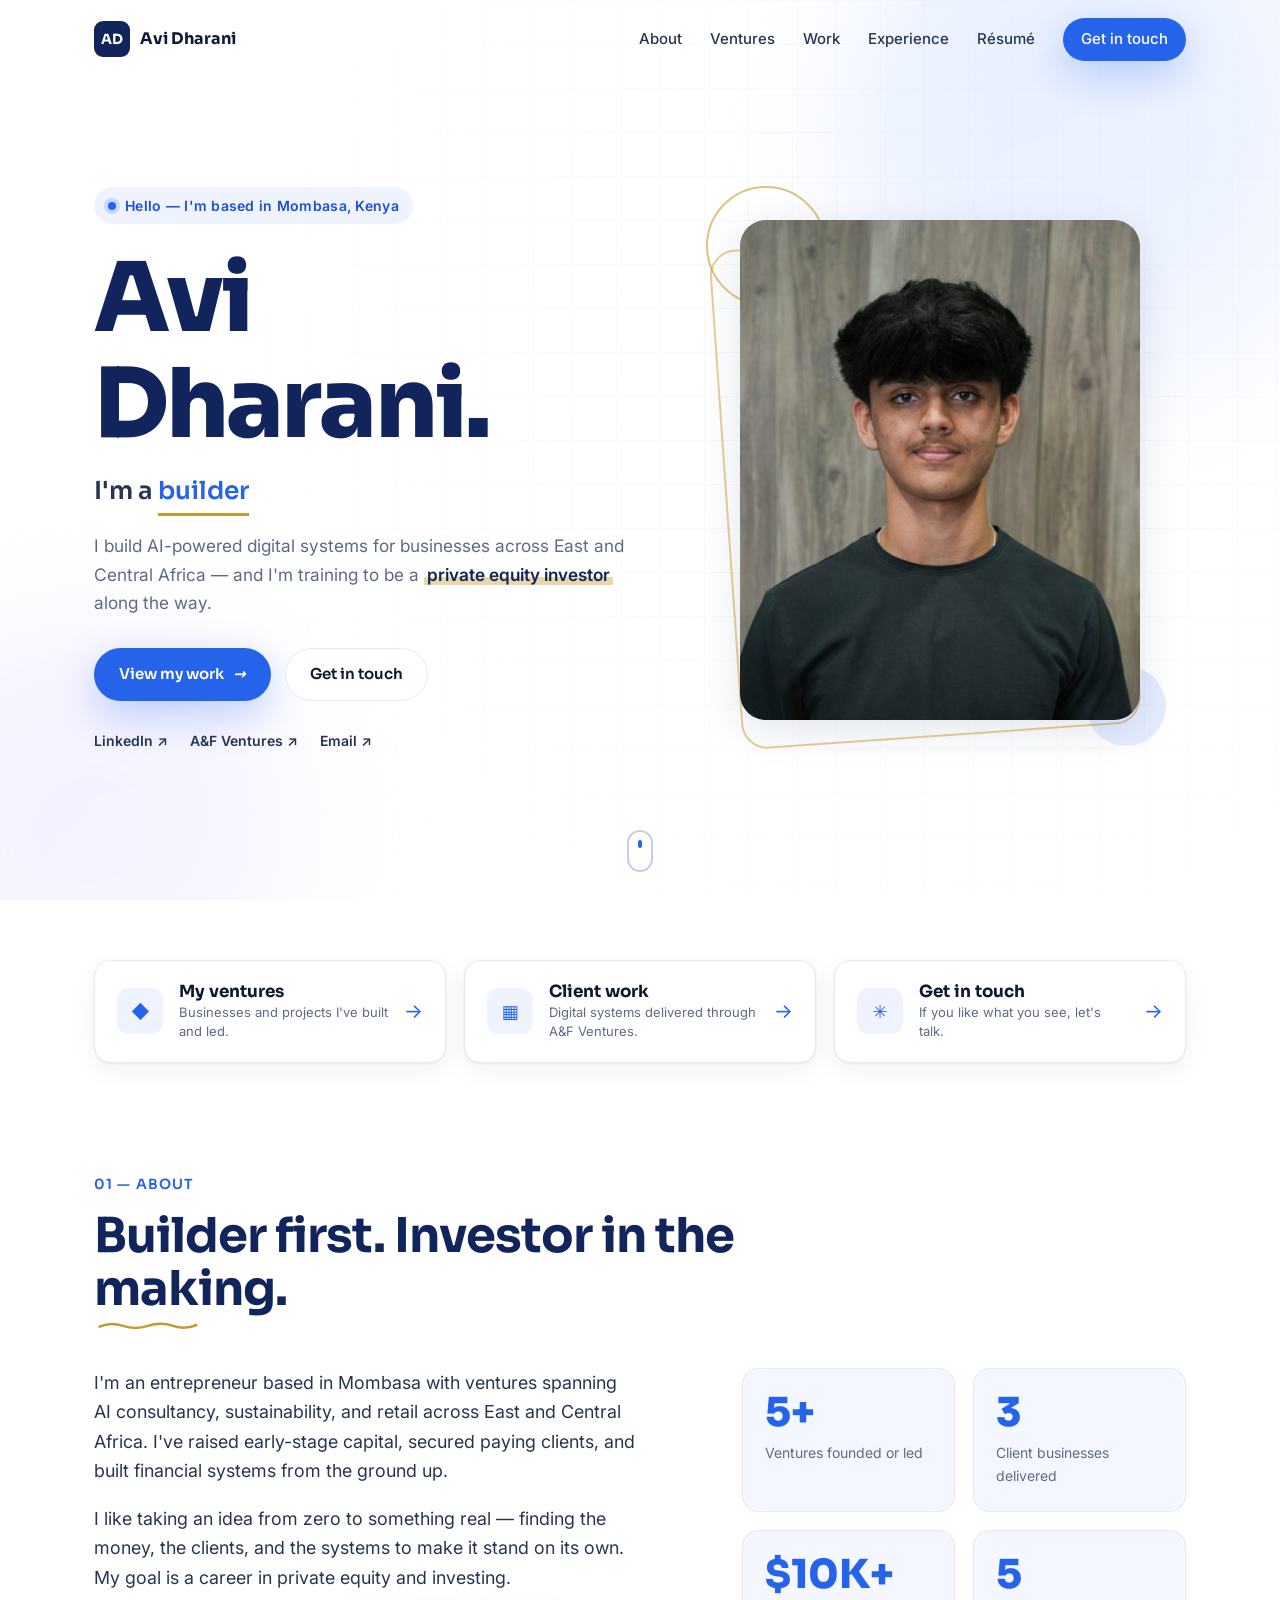
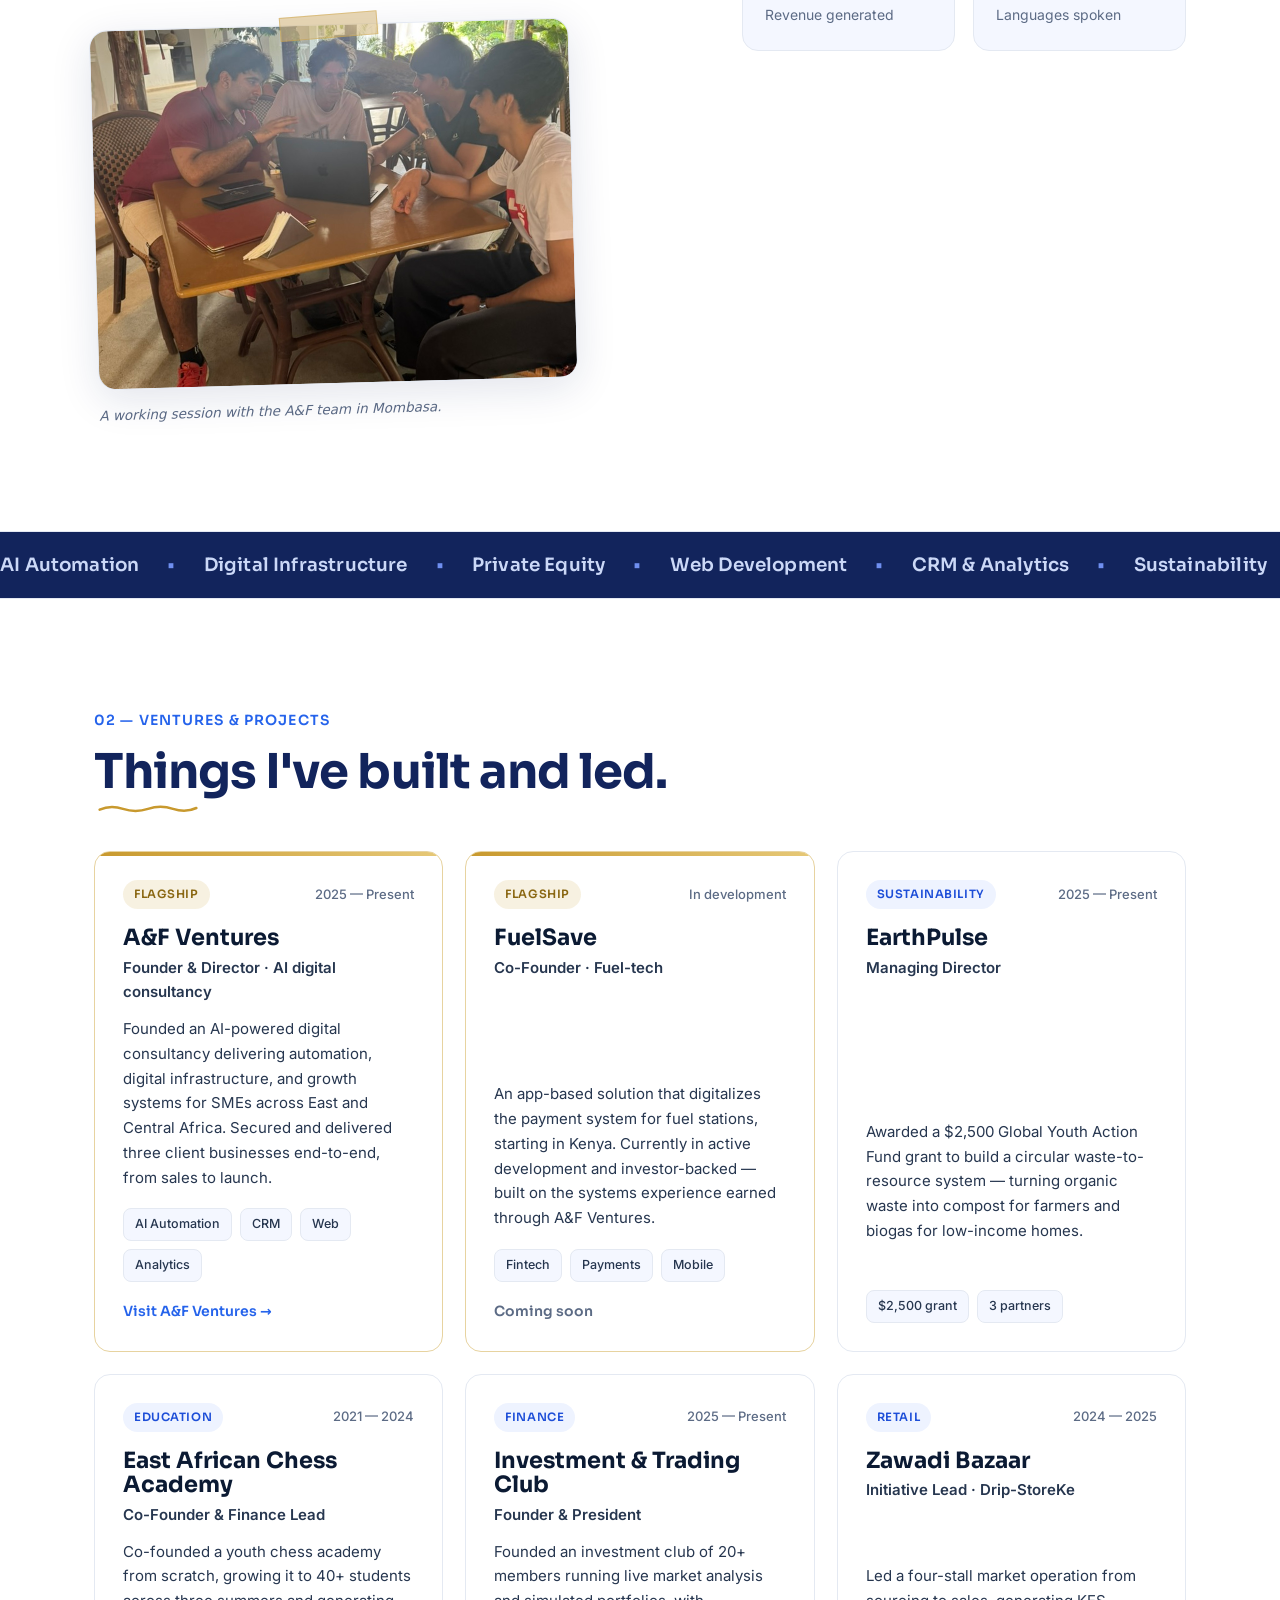
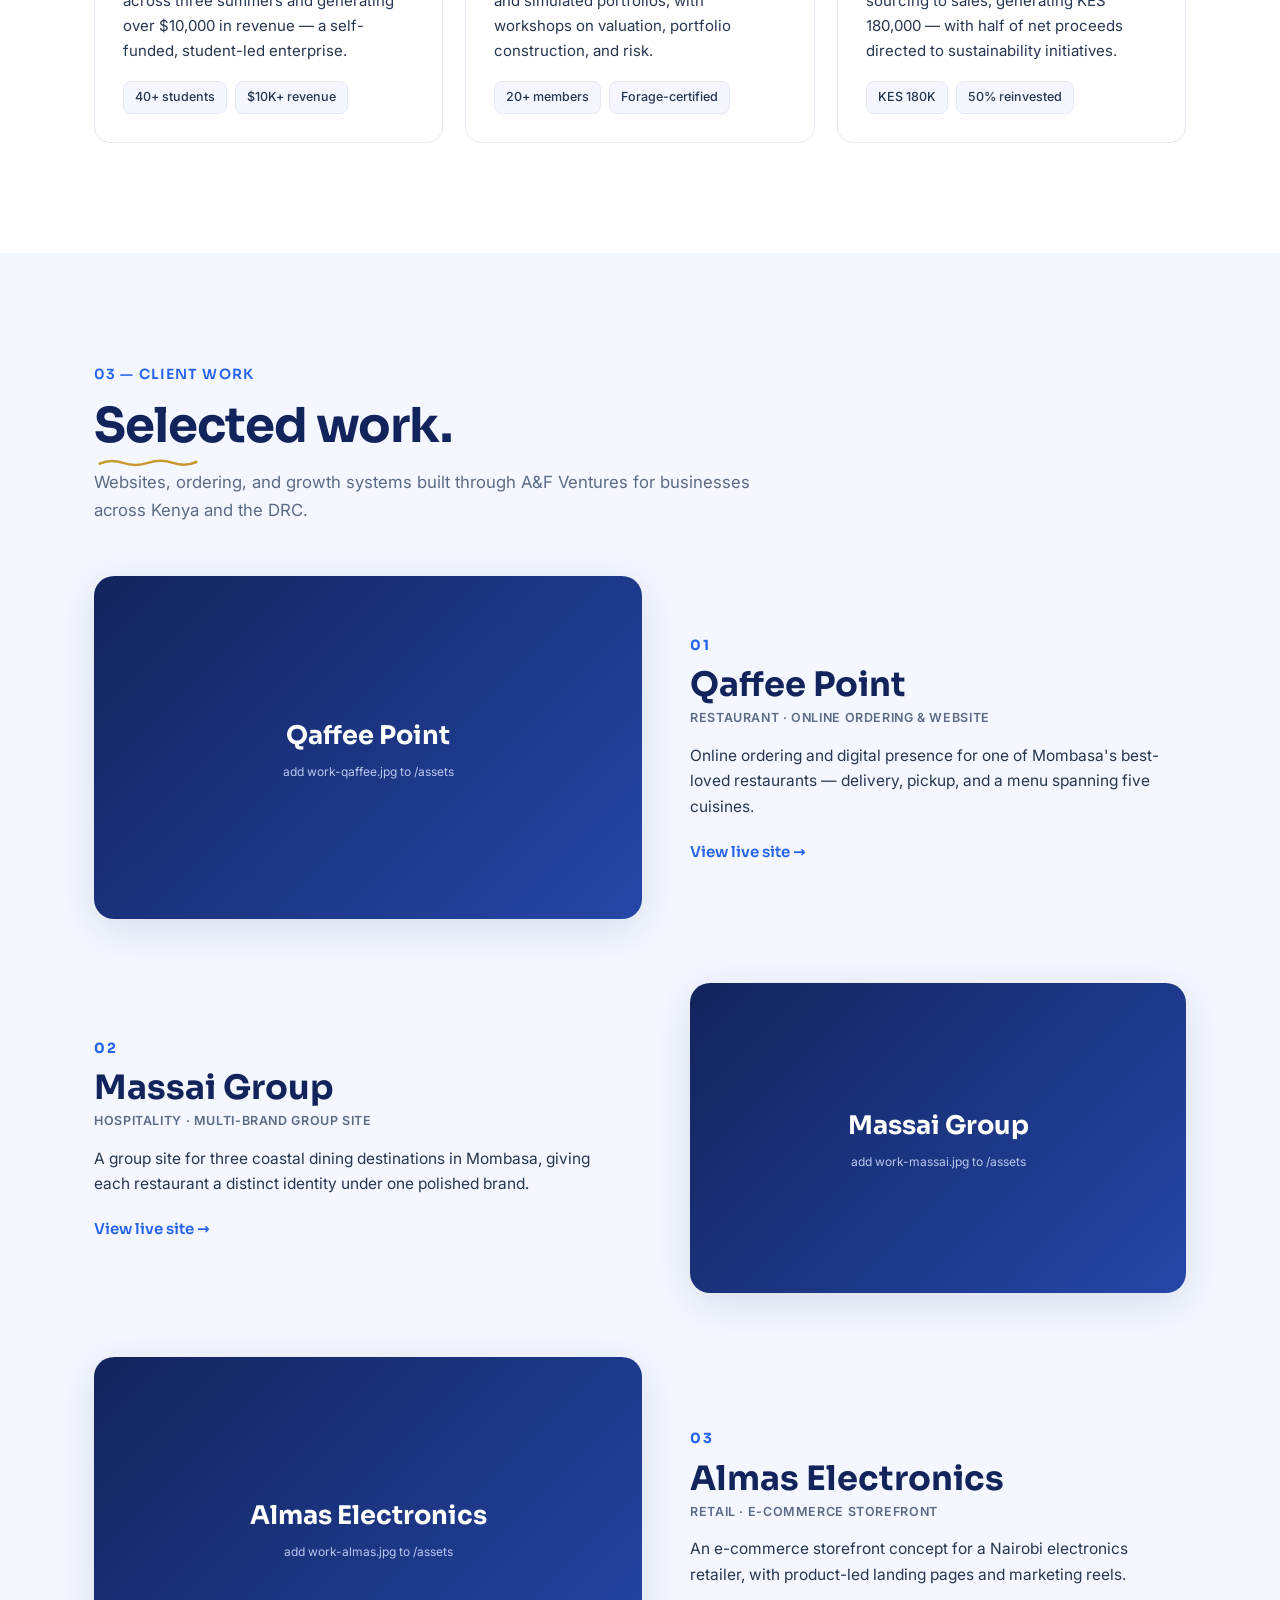
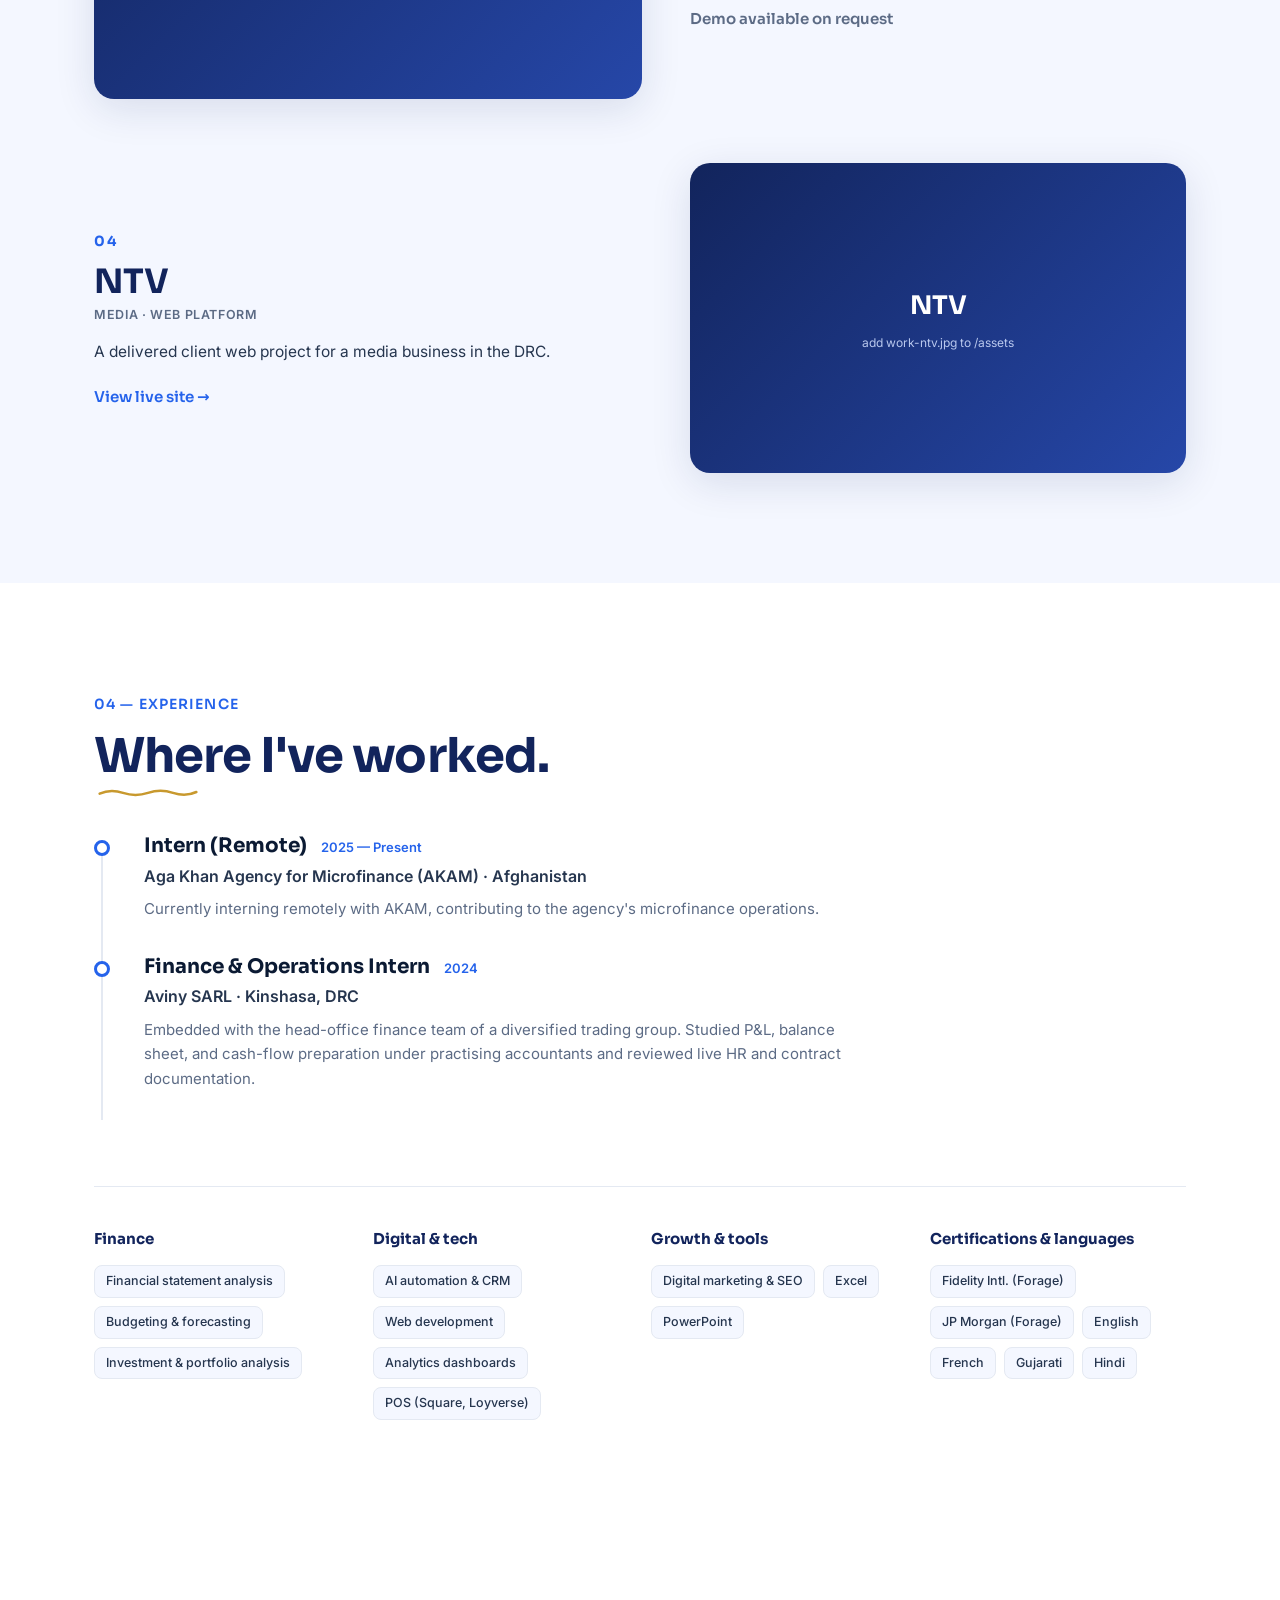
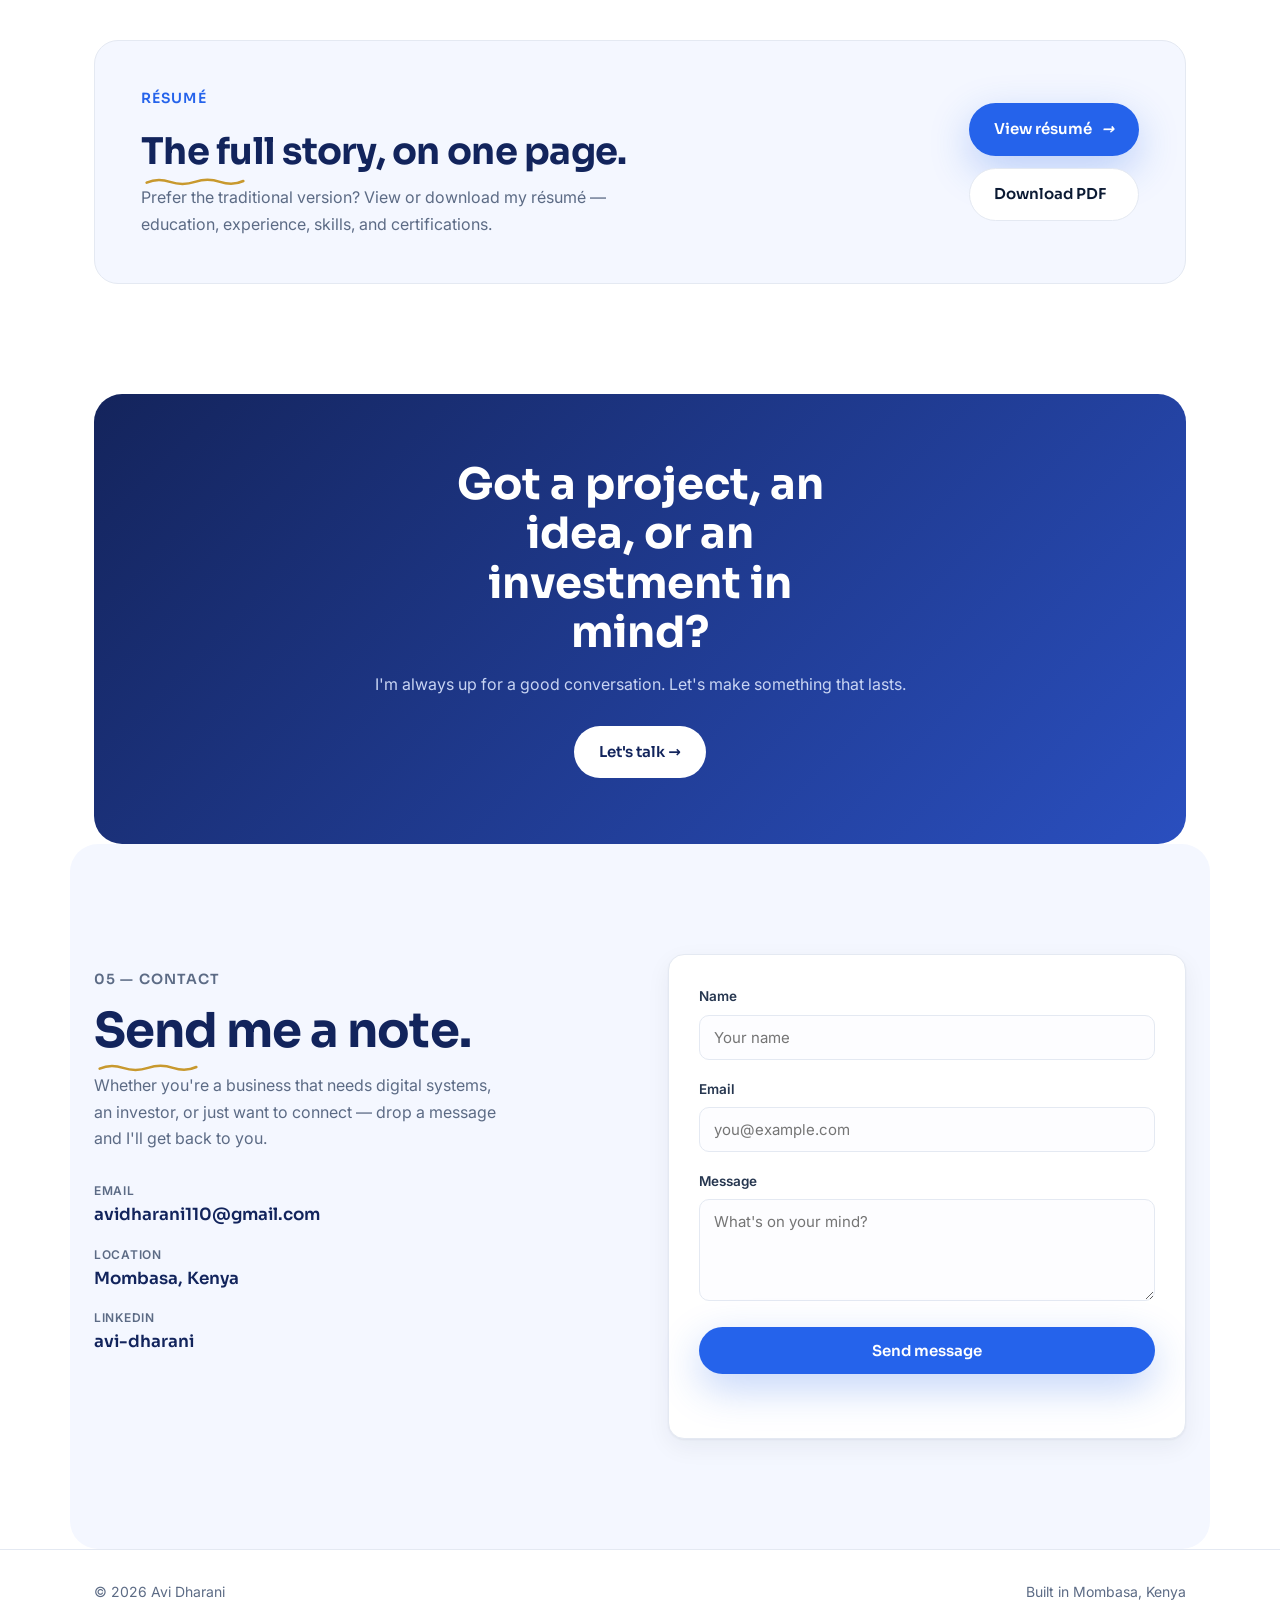
==== commit 08fd6904: "Add files via upload" ====
--- a/portfolio-site/index.html
+++ b/portfolio-site/index.html
@@ -53,7 +53,7 @@
           <span class="line"><span>Dharani.</span></span>
         </h1>
         <p class="hero-role reveal">I'm a <span class="rotator" id="rotator">founder</span></p>
-        <p class="hero-tagline reveal">I build AI-powered digital systems for businesses across East and Central Africa — and I'm training to be a private equity investor along the way.</p>
+        <p class="hero-tagline reveal">I build AI-powered digital systems for businesses across East and Central Africa — and I'm training to be a <span class="hl">private equity investor</span> along the way.</p>
         <div class="hero-actions reveal">
           <a href="#ventures" class="btn btn-primary">View my work <i class="arr">&rarr;</i></a>
           <a href="#contact" class="btn btn-ghost">Get in touch</a>
@@ -72,10 +72,6 @@
           <div class="photo-placeholder">
             <span class="ph-mono">AD</span>
             <span class="ph-hint">Drop <code>headshot.jpg</code> into <code>/assets</code></span>
-          </div>
-          <div class="photo-badge">
-            <span class="pb-label">Founder</span>
-            <span class="pb-sub">A&amp;F Ventures</span>
           </div>
         </div>
       </div>
@@ -212,7 +208,7 @@
     </div>
   </section>
 
-  <section class="section work" id="work">
+  <section class="section work tinted" id="work">
     <div class="section-head">
       <p class="section-kicker reveal">03 — Client Work</p>
       <h2 class="section-title reveal">Selected work.</h2>
--- a/portfolio-site/css/styles.css
+++ b/portfolio-site/css/styles.css
@@ -93,6 +93,7 @@
 /* hero photo */
 .hero-photo{display:flex;justify-content:center;align-items:center}
 .photo-frame{position:relative;width:min(400px,80vw);aspect-ratio:4/5;border-radius:26px;background:linear-gradient(160deg,var(--bg-tint),#fff);box-shadow:var(--shadow-md);display:grid;place-items:center;overflow:visible}
+.photo-frame::before{content:"";position:absolute;inset:0;border:2px solid var(--gold);border-radius:26px;transform:rotate(-4deg) translate(-16px,16px);z-index:0;opacity:.5}
 .photo-frame .headshot{position:absolute;inset:0;width:100%;height:100%;object-fit:cover;border-radius:26px;z-index:2}
 .photo-frame.no-img .headshot{display:none}
 .photo-placeholder{position:absolute;inset:0;display:flex;flex-direction:column;align-items:center;justify-content:center;gap:14px;border-radius:26px;border:2px dashed #c7d4ee;background:linear-gradient(160deg,#eef3ff,#fff);z-index:1}
@@ -115,21 +116,27 @@
 .section{max-width:var(--maxw);margin:0 auto;padding:110px 24px}
 .section-head{max-width:44rem;margin-bottom:52px}
 .section-kicker{font-family:var(--font-head);font-weight:600;font-size:14px;letter-spacing:.08em;text-transform:uppercase;color:var(--blue);margin-bottom:14px}
-.section-title{font-size:clamp(2rem,4.4vw,3rem);letter-spacing:-.02em;color:var(--blue-deep)}
+.section-title{font-size:clamp(2rem,4.4vw,3rem);letter-spacing:-.02em;color:var(--blue-deep);position:relative;display:inline-block}
+.section-title::after{content:"";position:absolute;left:2px;bottom:-15px;width:104px;height:11px;background:url("data:image/svg+xml,%3Csvg%20xmlns='http://www.w3.org/2000/svg'%20width='120'%20height='12'%20viewBox='0%200%20120%2012'%3E%3Cpath%20d='M2%208%20Q15%202%2030%207%20T60%207%20T90%207%20T118%206'%20stroke='%23c8992e'%20stroke-width='3'%20fill='none'%20stroke-linecap='round'/%3E%3C/svg%3E") no-repeat;background-size:contain}
+.hl{background:linear-gradient(180deg,transparent 62%,rgba(200,153,46,.4) 0);padding:0 3px;color:var(--blue-deep);font-weight:600}
 .section-sub{color:var(--muted);margin-top:16px;font-size:1.05rem}
 
 /* about */
 .about-grid{display:grid;grid-template-columns:1.2fr .9fr;gap:56px;align-items:start}
 .about-lead p{font-size:1.12rem;color:var(--ink-soft);margin-bottom:18px;max-width:34rem}
-.about-figure{margin:26px 0 0;max-width:34rem}
-.about-media{position:relative;aspect-ratio:4/3;border-radius:18px;overflow:hidden;background:linear-gradient(135deg,#e7eefc,#f4f7ff);border:1px solid var(--line)}
+.about-figure{margin:32px 0 0;max-width:30rem;position:relative;transform:rotate(-1.6deg);transition:transform .45s ease}
+.about-figure:hover{transform:rotate(0)}
+.about-figure::before{content:"";position:absolute;top:-10px;left:50%;transform:translateX(-50%) rotate(-3deg);width:96px;height:22px;background:rgba(214,183,120,.55);border:1px solid rgba(200,153,46,.4);z-index:6}
+.about-media{position:relative;aspect-ratio:4/3;border-radius:18px;overflow:hidden;background:linear-gradient(135deg,#e7eefc,#f4f7ff);border:1px solid var(--line);box-shadow:var(--shadow-md)}
 .about-media img{position:absolute;inset:0;width:100%;height:100%;object-fit:cover;z-index:2}
 .about-media.no-img img{display:none}
 .about-ph{position:absolute;inset:0;z-index:1;display:flex;flex-direction:column;align-items:center;justify-content:center;gap:5px;color:var(--blue-dark)}
 .about-ph span{font-family:var(--font-head);font-weight:700}
 .about-ph small{font-size:12px;color:var(--muted)}
 .about-media:not(.no-img) .about-ph{opacity:0}
-.about-figure figcaption{margin-top:10px;font-size:13px;color:var(--muted)}
+.about-figure figcaption{margin-top:14px;font-size:13.5px;color:var(--muted);font-style:italic}
+.section.tinted{position:relative}
+.section.tinted::before{content:"";position:absolute;top:0;bottom:0;left:50%;transform:translateX(-50%);width:100vw;background:var(--bg-soft);z-index:-1}
 .stats{list-style:none;display:grid;grid-template-columns:1fr 1fr;gap:18px}
 .stat{background:var(--bg-soft);border:1px solid var(--line);border-radius:var(--radius);padding:24px 22px;transition:transform .3s, box-shadow .3s}
 .stat:hover{transform:translateY(-4px);box-shadow:var(--shadow-sm)}
@@ -147,16 +154,13 @@
 .ventures-grid{display:grid;grid-template-columns:repeat(3,1fr);gap:22px}
 .vcard{background:#fff;border:1px solid var(--line);border-radius:var(--radius);padding:28px;display:flex;flex-direction:column;transition:transform .3s, box-shadow .3s, border-color .3s;position:relative;overflow:hidden}
 .vcard:hover{transform:translateY(-6px);box-shadow:var(--shadow-md);border-color:#cdd9f0}
-.vcard.flagship{grid-column:span 1;background:linear-gradient(165deg,#0e2150,#16307a);border-color:transparent}
-.vcard.flagship h3,.vcard.flagship .vcard-role{color:#fff}
-.vcard.flagship p{color:#c4d2f2}
-.vcard.flagship .vcard-year{color:#9db2e6}
-.vcard.flagship .chips li{background:rgba(255,255,255,.1);color:#dce6ff;border-color:rgba(255,255,255,.14)}
-.vcard.flagship .vlink{color:#ffd873}
+.vcard.flagship{border-color:#e7d3a0}
+.vcard.flagship::before{content:"";position:absolute;top:0;left:0;right:0;height:4px;background:linear-gradient(90deg,var(--gold),#e6c877)}
+.vcard.flagship:hover{border-color:#dcc07f}
 .vcard-top{display:flex;justify-content:space-between;align-items:center;margin-bottom:16px}
 .vcard-year{font-size:13px;color:var(--muted);font-weight:500}
 .tag{font-family:var(--font-head);font-size:11.5px;font-weight:600;text-transform:uppercase;letter-spacing:.05em;padding:5px 11px;border-radius:999px;background:var(--bg-tint);color:var(--blue-dark)}
-.tag-gold{background:rgba(200,153,46,.16);color:#e9c15f}
+.tag-gold{background:rgba(200,153,46,.14);color:#8a6712}
 .vcard h3{font-size:1.4rem;margin-bottom:6px}
 .vcard-role{font-size:13.5px;font-weight:600;color:var(--blue);margin-bottom:12px}
 .vcard p{color:var(--ink-soft);font-size:15px;flex:1}
